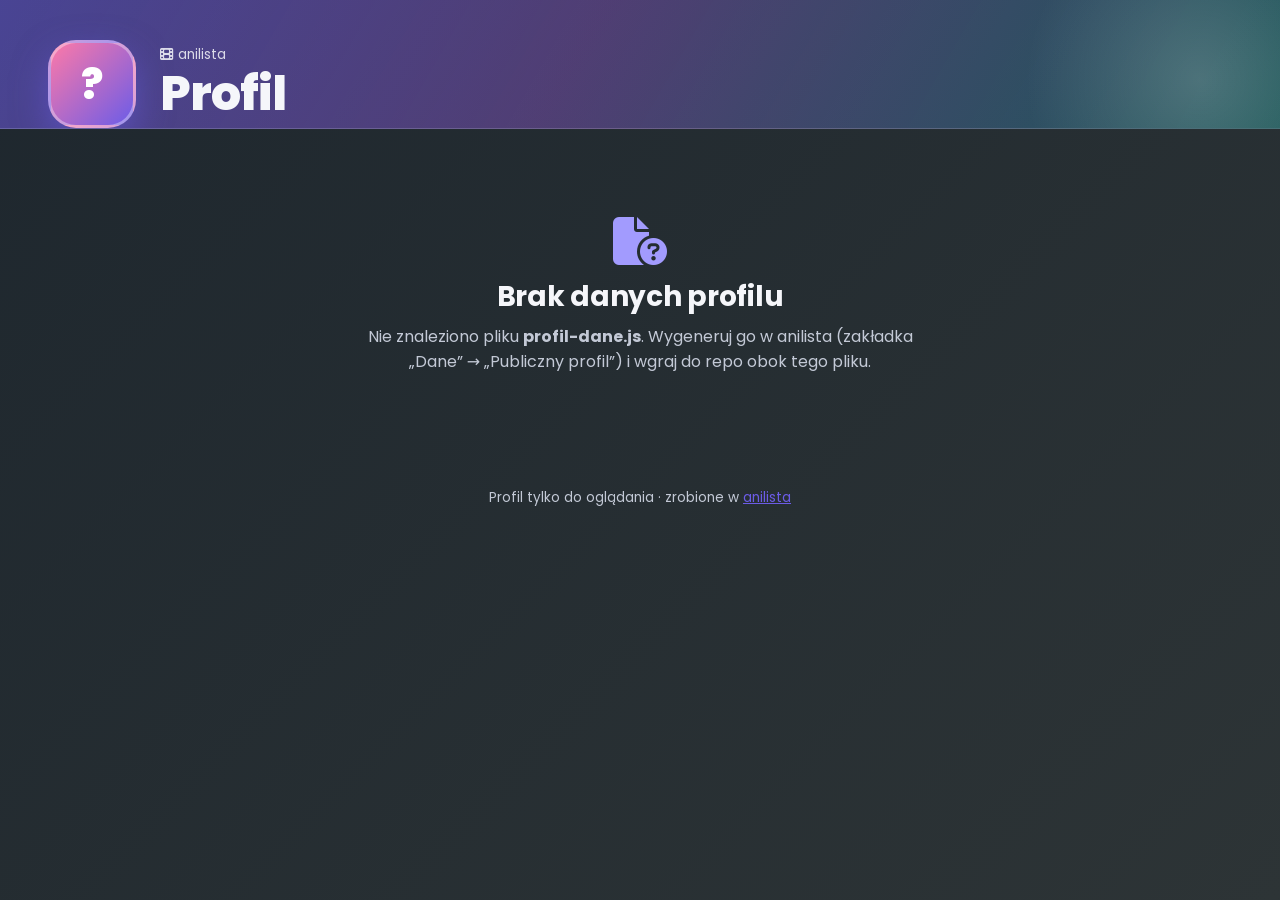
==== profil.html @ f9fc5f89 "Publiczny profil (profil.html) + eksport profil-dane.js w zakładce Dane Co-Authored-By: Claude Opus " ====
<!DOCTYPE html>
<html lang="pl">
<head>
    <meta charset="UTF-8">
    <meta name="viewport" content="width=device-width, initial-scale=1.0">
    <title>Profil – anilista</title>
    <meta name="theme-color" content="#6c5ce7">

    <link rel="preconnect" href="https://fonts.googleapis.com">
    <link rel="preconnect" href="https://fonts.gstatic.com" crossorigin>
    <link href="https://fonts.googleapis.com/css2?family=Poppins:wght@400;500;600;700;800&display=swap" rel="stylesheet">
    <link rel="stylesheet" href="https://cdnjs.cloudflare.com/ajax/libs/font-awesome/6.5.1/css/all.min.css">

    <link rel="stylesheet" href="css/base.css">
    <link rel="stylesheet" href="css/components.css">
    <link rel="stylesheet" href="css/views.css">
    <link rel="stylesheet" href="css/calendar.css">
    <link rel="stylesheet" href="css/summary.css">
    <link rel="stylesheet" href="css/public.css">
</head>
<body class="readonly">
    <!-- Dane profilu – ten plik generujesz w anilista.html (zakładka Dane) -->
    <script>window.__PROFILE_PAGE__ = true;</script>
    <script src="profil-dane.js"></script>

    <header class="pub-head">
        <div class="pub-head-inner">
            <div class="pub-avatar" id="pub-avatar">?</div>
            <div class="pub-id">
                <span class="pub-kicker"><i class="fas fa-film"></i> anilista</span>
                <h1 id="pub-nick">Profil</h1>
                <p id="pub-meta" class="muted"></p>
            </div>
        </div>
        <nav class="pub-tabs" aria-label="Sekcje profilu">
            <a href="#profil" data-view="profil"><i class="fas fa-chart-line"></i> Statystyki</a>
            <a href="#lista" data-view="lista"><i class="fas fa-layer-group"></i> Kolekcja</a>
            <a href="#tier-lista" data-view="tier-lista"><i class="fas fa-trophy"></i> Tier lista</a>
            <a href="#planer" data-view="planer" id="pub-tab-planer"><i class="fas fa-bookmark"></i> Planuje obejrzeć</a>
        </nav>
    </header>

    <main class="main pub-main">
        <div id="pub-missing" class="pub-missing" hidden>
            <i class="fas fa-file-circle-question"></i>
            <h2>Brak danych profilu</h2>
            <p class="muted">Nie znaleziono pliku <b>profil-dane.js</b>. Wygeneruj go w anilista (zakładka „Dane” → „Publiczny profil”) i wgraj do repo obok tego pliku.</p>
        </div>

        <!-- STATYSTYKI -->
        <section class="view" id="profil">
            <div id="pub-watching"></div>
            <h2 class="view-title">Statystyki</h2>
            <div class="stats" id="profile-stats"></div>
            <div class="wrapped" id="wrapped-banner"></div>
            <div id="profile-panel" class="panel" hidden></div>
            <div class="block" id="pub-calendar-block">
                <div class="block-head">
                    <h3><i class="fas fa-calendar-days"></i> Kalendarz aktywności</h3>
                    <button class="btn btn-ghost btn-sm" id="toggle-calendar-btn" hidden></button>
                </div>
                <div id="calendar-container" class="calendar"></div>
            </div>
            <div class="block" id="profile-rewatch"></div>
            <div class="block" id="profile-tags-stats"></div>
        </section>

        <!-- KOLEKCJA -->
        <section class="view" id="lista">
            <h2 class="view-title">Kolekcja</h2>
            <div class="toolbar">
                <input type="search" id="search-input" placeholder="Szukaj po tytule lub tagu (np. tag:isekai)">
                <select id="sort-select" aria-label="Sortowanie">
                    <option value="title">Tytuł A–Z</option>
                    <option value="averageRating">Średnia ocena</option>
                    <option value="lastWatched">Ostatnio oglądane</option>
                    <option value="graphics">Grafika</option>
                    <option value="music">Muzyka</option>
                    <option value="characters">Postacie</option>
                    <option value="story">Fabuła</option>
                    <option value="fun">Śmieszność</option>
                </select>
            </div>
            <div class="chips" id="status-filter">
                <button class="chip active" data-status="all">Wszystkie</button>
                <button class="chip" data-status="watching">Oglądane</button>
                <button class="chip" data-status="completed">Obejrzane</button>
                <button class="chip" data-status="upcoming">Nadchodzące</button>
                <button class="chip" data-status="airing"><i class="fas fa-tower-broadcast"></i> W emisji</button>
            </div>
            <div class="anime-grid" id="anime-list"></div>
            <div class="center" id="collection-controls"></div>
        </section>

        <!-- TIER LISTA -->
        <section class="view" id="tier-lista">
            <h2 class="view-title">Tier lista</h2>
            <div class="chips" id="tier-controls">
                <button class="chip active" data-category="average"><i class="fas fa-star"></i> Średnia</button>
                <button class="chip" data-category="graphics"><i class="fas fa-paintbrush"></i> Grafika</button>
                <button class="chip" data-category="music"><i class="fas fa-music"></i> Muzyka</button>
                <button class="chip" data-category="characters"><i class="fas fa-users"></i> Postacie</button>
                <button class="chip" data-category="story"><i class="fas fa-book"></i> Fabuła</button>
                <button class="chip" data-category="fun"><i class="fas fa-face-laugh"></i> Śmieszność</button>
            </div>
            <div class="tiers" id="tier-list-container"></div>
        </section>

        <!-- PLANER -->
        <section class="view" id="planer">
            <h2 class="view-title">Planuje obejrzeć</h2>
            <div id="pub-planner" class="planner-list"></div>
        </section>

        <p class="pub-footer muted">Profil tylko do oglądania · zrobione w <a href="anilista.html">anilista</a></p>
    </main>

    <div class="toasts" id="toasts" aria-live="polite"></div>

    <dialog class="modal modal-wide" id="anime-details-modal">
        <div class="modal-head">
            <h3 id="anime-details-modal-title">Szczegóły</h3>
            <button class="btn-icon" data-close aria-label="Zamknij"><i class="fas fa-xmark"></i></button>
        </div>
        <div id="anime-details-content"></div>
    </dialog>

    <dialog class="modal" id="day-summary-modal">
        <div class="modal-head">
            <h3 id="day-summary-date">Dzień</h3>
            <button class="btn-icon" data-close aria-label="Zamknij"><i class="fas fa-xmark"></i></button>
        </div>
        <div class="mini-stats" id="day-summary-stats"></div>
        <div id="day-summary-anime-list"></div>
    </dialog>

    <dialog class="modal modal-wide modal-summary" id="yearly-summary-modal">
        <div class="modal-head">
            <h3 id="yearly-summary-title">Podsumowanie</h3>
            <button class="btn-icon" data-close aria-label="Zamknij"><i class="fas fa-xmark"></i></button>
        </div>
        <div id="yearly-summary-content"></div>
    </dialog>

    <!-- Te same moduły co w aplikacji, w trybie tylko do odczytu -->
    <script src="js/utils.js" defer></script>
    <script src="js/store.js" defer></script>
    <script src="js/calc.js" defer></script>
    <script src="js/ui.js" defer></script>
    <script src="js/airing.js" defer></script>
    <script src="js/summary.js" defer></script>
    <script src="js/calendar.js" defer></script>
    <script src="js/details.js" defer></script>
    <script src="js/collection.js" defer></script>
    <script src="js/tierlist.js" defer></script>
    <script src="js/profile.js" defer></script>
    <script src="js/public.js" defer></script>
</body>
</html>
---- css/base.css ----
/* =========================================================
   base.css – kolory, typografia, układ strony, nawigacja
   ========================================================= */
:root {
    /* Paleta jak w starej wersji: fiolet + turkus, szklane panele */
    --bg: #1e272e;
    --bg2: #2d3436;
    --surface: rgba(255, 255, 255, 0.07);
    --raised: rgba(0, 0, 0, 0.28);
    --line: rgba(255, 255, 255, 0.16);
    --text: #f5f6fa;
    --muted: #c3c9d6;

    --accent: #6c5ce7;      /* główny fiolet */
    --accent-light: #a29bfe;
    --accent2: #00cec9;     /* turkus */
    --pink: #fd79a8;
    --accent-ink: #ffffff;
    --grad: linear-gradient(90deg, var(--accent), var(--accent2));
    --onair: #fdcb6e;       /* emisja / zaległe */
    --ok: #00b894;
    --watch: #4aa3ff;
    --danger: #ff6b6b;
    --gold: #f6c945;

    --display: 'Poppins', 'Segoe UI', system-ui, sans-serif;
    --body: 'Poppins', 'Segoe UI', system-ui, sans-serif;

    --r-sm: 10px;
    --r-md: 14px;
    --r-lg: 20px;
    --nav-w: 92px;
    --glow: 0 8px 24px rgba(108, 92, 231, 0.35);
    --shadow: 0 10px 34px rgba(0, 0, 0, 0.28);
}

*, *::before, *::after { box-sizing: border-box; margin: 0; padding: 0; }

html { color-scheme: dark; -webkit-text-size-adjust: 100%; background: #252d33; }

body {
    font-family: var(--body);
    font-size: 1rem;
    line-height: 1.55;
    background: linear-gradient(135deg, var(--bg), var(--bg2)); background-attachment: fixed;
    color: var(--text);
    min-height: 100vh;
}

h1, h2, h3, h4 {
    font-family: var(--display);
    line-height: 1.15;
    font-weight: 700;
    letter-spacing: -0.01em;
}
h2 { font-size: 1.75rem; }
h3 { font-size: 1.15rem; }
h4 { font-size: 1rem; margin: 1.5rem 0 0.6rem; }

a { color: var(--accent); }
img { display: block; max-width: 100%; }
small { font-size: 0.82em; }
[hidden] { display: none !important; }

:focus-visible { outline: 2px solid var(--onair); outline-offset: 2px; }

.muted { color: var(--muted); }
.center { text-align: center; }
.break { word-break: break-all; }
.warn { color: var(--onair); }
.ok { color: var(--ok); }

/* ---------- układ ---------- */
.main {
    margin-left: var(--nav-w);
    padding: 2.5rem clamp(1rem, 4vw, 3rem) 4rem;
    max-width: calc(1280px + var(--nav-w));
}
.view-title { margin-bottom: 1.25rem; }
.view-head {
    display: flex; align-items: center; justify-content: space-between;
    gap: 1rem; flex-wrap: wrap; margin-bottom: 1.25rem;
}
.view-head .view-title { margin: 0; }
.block { margin-top: 2.5rem; }
.block-head { display: flex; justify-content: space-between; align-items: center; margin-bottom: 1rem; gap: 1rem; }
.block > h3 { margin-bottom: 1rem; }

/* ---------- nawigacja ---------- */
.nav {
    position: fixed; inset: 0 auto 0 0;
    width: var(--nav-w);
    background: rgba(30, 39, 46, 0.85);
    backdrop-filter: blur(10px);
    border-right: 1px solid var(--line);
    border-radius: 0 24px 24px 0;
    box-shadow: 4px 0 20px rgba(0, 0, 0, 0.3);
    display: flex; flex-direction: column; align-items: stretch;
    padding: 1rem 0.5rem; gap: 0.25rem;
    z-index: 50;
}
.nav-brand {
    display: flex; flex-direction: column; align-items: center; gap: 0.2rem;
    font-family: var(--display); font-weight: 800; font-size: 0.7rem; line-height: 1.1;
    text-align: center; margin-bottom: 1rem; font-size: 0.85rem;
    background: var(--grad); -webkit-background-clip: text; background-clip: text; color: transparent;
}
.nav-brand i { font-size: 1.4rem; color: var(--accent-light); }
.nav-item {
    position: relative;
    display: flex; flex-direction: column; align-items: center; gap: 0.3rem;
    padding: 0.7rem 0.25rem;
    border-radius: var(--r-md);
    color: var(--muted); text-decoration: none;
    font-size: 0.78rem;
    transition: background 0.15s, color 0.15s;
}
.nav-item i { font-size: 1.15rem; }
.nav-item:hover { color: var(--text); background: var(--raised); }
.nav-item.active { color: #fff; background: linear-gradient(135deg, var(--accent), #5649c0); font-weight: 600; box-shadow: var(--glow); }
.nav-badge {
    position: absolute; top: 0.35rem; right: 0.6rem;
    min-width: 1.25rem; height: 1.25rem; padding: 0 0.3rem;
    border-radius: 999px;
    background: var(--onair); color: #2a1a00;
    font: 800 0.7rem/1.25rem var(--display); text-align: center;
}

/* ---------- przycisk do góry i powiadomienia ---------- */
.fab {
    position: fixed; right: 1.5rem; bottom: 1.5rem;
    width: 3rem; height: 3rem; border-radius: 50%;
    border: 1px solid var(--line); background: var(--raised); color: var(--text);
    cursor: pointer; z-index: 40;
}
.toasts {
    position: fixed; right: 1.25rem; bottom: 1.25rem; z-index: 1000;
    display: flex; flex-direction: column; gap: 0.5rem; align-items: flex-end;
    pointer-events: none;
}
.toast {
    pointer-events: auto;
    max-width: 22rem;
    padding: 0.75rem 1rem;
    border-radius: var(--r-md);
    background: rgba(30, 39, 46, 0.95); color: var(--text);
    border-left: 4px solid var(--watch);
    box-shadow: 0 10px 30px rgba(0, 0, 0, 0.45);
    transform: translateY(10px); opacity: 0;
    transition: transform 0.25s, opacity 0.25s;
}
.toast.show { transform: none; opacity: 1; }
.toast.clickable { cursor: pointer; }
.toast-success { border-color: var(--ok); }
.toast-danger { border-color: var(--danger); }
.toast-warning { border-color: var(--onair); }

/* ---------- telefon ---------- */
@media (max-width: 760px) {
    :root { --nav-w: 0px; }
    .main { padding: 1.25rem 1rem 6rem; }
    h2 { font-size: 1.45rem; }
    .nav {
        inset: auto 0 0 0; width: auto; height: 64px;
        flex-direction: row; justify-content: space-around;
        padding: 0.3rem 0.25rem calc(0.3rem + env(safe-area-inset-bottom));
        border-right: 0; border-top: 1px solid var(--line); border-radius: 20px 20px 0 0;
    }
    .nav-brand { display: none; }
    .nav-item { flex: 1; padding: 0.4rem 0; font-size: 0.62rem; gap: 0.15rem; }
    .nav-badge { right: 18%; top: 0.1rem; }
    .fab { bottom: 5.5rem; right: 1rem; }
    .toasts { bottom: 5.5rem; left: 1rem; right: 1rem; align-items: stretch; }
    .toast { max-width: none; }
}

@media (prefers-reduced-motion: reduce) {
    *, *::before, *::after { transition: none !important; animation: none !important; scroll-behavior: auto !important; }
}

/* ---------- nagłówki z gradientem (styl starej wersji) ---------- */
.view-title, .onair-title {
    background: var(--grad);
    -webkit-background-clip: text; background-clip: text; color: transparent;
    position: relative; padding-bottom: 0.6rem; display: inline-block;
}
.view-title::after, .onair-title::after {
    content: ''; position: absolute; left: 0; bottom: 0;
    width: 80px; height: 4px; border-radius: 2px; background: var(--grad);
}

/* ---------- nowoczesne tło: miękkie poświaty zamiast płaskiego koloru ---------- */
body::before {
    content: ''; position: fixed; inset: 0; z-index: -1; pointer-events: none;
    background:
        radial-gradient(40rem 30rem at 12% -5%, rgba(108, 92, 231, 0.32), transparent 70%),
        radial-gradient(36rem 28rem at 100% 100%, rgba(0, 206, 201, 0.16), transparent 70%),
        radial-gradient(28rem 22rem at 85% 10%, rgba(253, 121, 168, 0.10), transparent 70%);
}

/* płynne wejście przy zmianie zakładki */
.view:not([hidden]) { animation: viewIn 0.28s ease-out; }
@keyframes viewIn { from { opacity: 0; transform: translateY(8px); } }

/* wyraźniejszy aktywny element menu */
.nav-item.active::before {
    content: ''; position: absolute; left: -0.5rem; top: 22%; bottom: 22%;
    width: 4px; border-radius: 0 4px 4px 0; background: var(--accent2);
    box-shadow: 0 0 10px var(--accent2);
}
@media (max-width: 760px) {
    .nav-item.active::before { left: 30%; right: 30%; top: -0.3rem; bottom: auto; width: auto; height: 3px; border-radius: 0 0 4px 4px; }
    .nav { background: rgba(30, 39, 46, 0.92); }
}

/* cienkie, ładne paski przewijania */
* { scrollbar-width: thin; scrollbar-color: rgba(108, 92, 231, 0.6) transparent; }
---- css/components.css ----
/* =========================================================
   components.css – przyciski, pola, okna, tabele, paski, tagi
   ========================================================= */

/* ---------- przyciski ---------- */
.btn {
    display: inline-flex; align-items: center; justify-content: center; gap: 0.5rem;
    padding: 0.65rem 1.1rem;
    border-radius: var(--r-md);
    border: 1px solid transparent;
    font: 700 0.95rem/1.2 var(--body);
    text-decoration: none;
    cursor: pointer;
    transition: background 0.15s, border-color 0.15s, transform 0.1s;
}
.btn:active { transform: translateY(1px); }
.btn:disabled { opacity: 0.6; cursor: wait; }
.btn-accent { background: linear-gradient(135deg, var(--accent), #8b7cf6); color: #fff; }
.btn-accent:hover { box-shadow: var(--glow); transform: translateY(-2px); }
.btn-ghost { background: transparent; color: var(--text); border-color: var(--line); }
.btn-ghost:hover { background: var(--raised); }
.btn-danger { background: #d63031; color: #fff; }
.btn-sm { padding: 0.4rem 0.75rem; font-size: 0.85rem; }
.btn-block { width: 100%; margin-top: 1rem; }

.btn-icon {
    display: inline-grid; place-items: center;
    width: 2.25rem; height: 2.25rem;
    border-radius: var(--r-sm);
    border: 1px solid var(--line);
    background: transparent; color: var(--text);
    cursor: pointer;
}
.btn-icon:hover { background: var(--raised); }
.btn-lg { width: 3rem; height: 3rem; font-size: 1.1rem; }
.btn-danger-text { color: var(--danger); }

.link {
    background: none; border: 0; padding: 0;
    color: inherit; font: inherit; text-align: left;
    cursor: pointer; text-decoration: underline; text-decoration-color: transparent;
    text-underline-offset: 3px;
}
.link:hover { text-decoration-color: currentColor; }

/* ---------- pola ---------- */
input, select, textarea {
    width: 100%;
    padding: 0.7rem 0.9rem;
    background: rgba(0, 0, 0, 0.22);
    border: 1px solid var(--line);
    border-radius: var(--r-sm);
    color: var(--text);
    font: 1rem var(--body);
}
input:focus, select:focus, textarea:focus { outline: none; border-color: var(--accent); box-shadow: 0 0 0 3px rgba(108, 92, 231, 0.3); }
select option { background: #2d3436; }
input[readonly] { color: var(--muted); }
input[type="checkbox"], input[type="radio"] { width: auto; accent-color: var(--accent); }
input[type="range"] { padding: 0; border: 0; background: none; accent-color: var(--accent); }
textarea { resize: vertical; }

.field { margin-bottom: 1rem; }
.field > label, .field-label {
    display: block; margin-bottom: 0.35rem;
    font-weight: 700; font-size: 0.9rem;
}
.field label small { font-weight: 400; color: var(--muted); margin-left: 0.25rem; }
.row-2, .row-3 { display: grid; gap: 0.75rem; }
.row-2 { grid-template-columns: 1fr 1fr; }
.row-3 { grid-template-columns: repeat(3, 1fr); }
.check { display: flex; align-items: center; gap: 0.5rem; margin: 0.75rem 0; cursor: pointer; }

.fieldset {
    border: 1px dashed var(--line); border-radius: var(--r-md);
    padding: 0.75rem 1rem 0.25rem; margin: 0.5rem 0 1rem;
}
.fieldset legend { padding: 0 0.4rem; font-family: var(--display); font-weight: 700; color: var(--onair); }

/* przełącznik segmentowy (radio) */
.seg { display: flex; flex-wrap: wrap; gap: 0.35rem; margin-bottom: 0.75rem; }
.seg label {
    position: relative; flex: 1 1 auto;
    padding: 0.5rem 0.75rem; text-align: center;
    border: 1px solid var(--line); border-radius: var(--r-sm);
    cursor: pointer; font-size: 0.9rem;
}
.seg input { position: absolute; opacity: 0; pointer-events: none; }
.seg label:has(input:checked) { background: var(--raised); border-color: var(--accent); color: var(--text); font-weight: 700; }
.seg label:has(input:focus-visible) { outline: 2px solid var(--onair); }

.form-actions { display: flex; flex-wrap: wrap; gap: 0.6rem; margin-top: 1.25rem; }

/* ---------- chipy / tagi / statusy ---------- */
.chips { display: flex; flex-wrap: wrap; gap: 0.4rem; margin-bottom: 1rem; }
.chip {
    display: inline-flex; align-items: center; gap: 0.35rem;
    padding: 0.4rem 0.8rem; border-radius: 999px;
    background: transparent; color: var(--muted);
    border: 1px solid var(--line);
    font: 0.88rem var(--body); cursor: pointer;
}
.chip:hover { color: var(--text); }
.chip.active { background: var(--accent); color: #fff; border-color: var(--accent); font-weight: 600; box-shadow: 0 4px 12px rgba(108, 92, 231, 0.35); }
.chip-sm { padding: 0.15rem 0.55rem; font-size: 0.8rem; }

.tags { display: flex; flex-wrap: wrap; gap: 0.3rem; }
.tag {
    display: inline-block;
    padding: 0.1rem 0.5rem; border-radius: var(--r-sm);
    background: var(--accent-light); color: #2d3436;
    border: 0; font: 500 0.8rem var(--body); border-radius: 12px; padding: 0.1rem 0.6rem;
}
button.tag { cursor: pointer; }
button.tag:hover { filter: brightness(1.1); }

.status {
    display: inline-block; padding: 0.1rem 0.55rem;
    border-radius: 999px; font-size: 0.78rem; font-weight: 700;
    border: 1px solid currentColor;
}
.st-watching { color: var(--watch); }
.st-completed { color: var(--ok); }
.st-upcoming { color: var(--onair); }

.air-badge {
    display: inline-flex; align-items: center; gap: 0.3rem;
    padding: 0.1rem 0.55rem; border-radius: 999px;
    font-size: 0.78rem; font-weight: 700;
}
.air-behind { background: var(--onair); color: #2a1a00; }
.air-next { background: rgba(255, 181, 71, 0.12); color: var(--onair); }
.air-done { background: var(--raised); color: var(--muted); }

/* ---------- paski postępu ---------- */
.bar { height: 6px; background: var(--raised); border-radius: 999px; overflow: hidden; }
.bar > span { display: block; height: 100%; background: var(--grad); border-radius: inherit; }
.bar-thin { height: 4px; }
.cell-bar { display: flex; align-items: center; gap: 0.5rem; min-width: 8rem; }
.cell-bar .bar { flex: 1; }

/* ---------- karty / pudełka ---------- */
.card { background: var(--surface); backdrop-filter: blur(14px); border: 1px solid var(--line); border-radius: var(--r-lg); padding: 1.5rem; box-shadow: var(--shadow); }
.card h3 { margin-bottom: 0.5rem; }
.card p { margin-bottom: 1rem; }
.card-danger { border-color: rgba(255, 100, 100, 0.4); }
.empty { padding: 2rem 1rem; text-align: center; color: var(--muted); grid-column: 1 / -1; }
.note {
    background: var(--raised); border-left: 3px solid var(--watch);
    padding: 0.6rem 0.8rem; border-radius: var(--r-sm); font-size: 0.9rem; margin: 0.5rem 0;
}
.note-ok { border-color: var(--ok); }

/* ---------- okna dialogowe ---------- */
.modal {
    margin: auto;
    width: min(460px, calc(100vw - 2rem));
    max-height: calc(100vh - 2rem);
    padding: 1.25rem 1.5rem 1.5rem;
    background: linear-gradient(160deg, #2a2f45, #1e272e); color: var(--text);
    border: 1px solid var(--line); border-radius: var(--r-lg);
    box-shadow: 0 30px 80px rgba(0, 0, 0, 0.6), 0 0 0 1px rgba(108, 92, 231, 0.25);
    overflow-y: auto;
}
.modal-wide { width: min(860px, calc(100vw - 2rem)); }
.modal::backdrop { background: rgba(10, 8, 18, 0.72); backdrop-filter: blur(3px); }
.modal[open] { animation: pop 0.18s ease-out; }
@keyframes pop { from { transform: translateY(8px) scale(0.98); opacity: 0; } }
.modal-head {
    display: flex; justify-content: space-between; align-items: center; gap: 1rem;
    margin-bottom: 1rem;
}
.modal-head h3 { font-size: 1.3rem; }

.counter { display: flex; justify-content: center; align-items: center; gap: 1.5rem; margin: 0.5rem 0 1.25rem; }
.counter output { font: 800 3rem/1 var(--display); min-width: 4rem; text-align: center; }

.code-display { font: 800 2.6rem/1 var(--display); letter-spacing: 0.15em; text-align: center; margin: 1.25rem 0 0.5rem; color: var(--accent-light); }
.code-input { font: 800 2rem var(--display); letter-spacing: 0.4em; text-align: center; margin: 0.75rem 0; }
.code-input.error { border-color: var(--danger); animation: shake 0.3s; }
@keyframes shake { 25% { transform: translateX(-6px); } 75% { transform: translateX(6px); } }
.qr { text-align: center; margin-top: 1rem; }
.qr svg { background: #fff; border-radius: var(--r-md); margin: 0 auto 0.75rem; width: 200px; height: 200px; }

.mini-stats { display: grid; grid-template-columns: repeat(auto-fit, minmax(110px, 1fr)); gap: 0.5rem; margin-bottom: 1rem; }
.mini-stats > div { background: var(--raised); border-radius: var(--r-md); padding: 0.75rem; }
.mini-stats strong { display: block; font: 800 1.35rem/1.1 var(--display); }
.mini-stats span { font-size: 0.8rem; color: var(--muted); }

.sum-list { list-style: none; }
.sum-list li { display: flex; justify-content: space-between; gap: 1rem; padding: 0.5rem 0; border-bottom: 1px solid var(--line); }
.sum-list li span:last-child { color: var(--muted); white-space: nowrap; }
.sum-list.scroll { max-height: 280px; overflow-y: auto; }

/* ---------- tabele ---------- */
.table-wrap { overflow-x: auto; }
.table { width: 100%; border-collapse: collapse; font-size: 0.92rem; }
.table th, .table td { text-align: left; padding: 0.55rem 0.5rem; border-bottom: 1px solid var(--line); vertical-align: middle; }
.table th { color: var(--muted); font-weight: 700; white-space: nowrap; }
.th-sort { background: none; border: 0; color: inherit; font: inherit; cursor: pointer; }
.th-sort:hover { color: var(--text); }

.panel { margin-top: 1.5rem; backdrop-filter: blur(14px); box-shadow: var(--shadow); background: var(--surface); border: 1px solid var(--line); border-radius: var(--r-lg); padding: 1.25rem; }
.panel-head { display: flex; justify-content: space-between; align-items: center; margin-bottom: 1rem; }

@media (max-width: 760px) {
    .row-3 { grid-template-columns: 1fr 1fr; }
    .row-3 .field:first-child { grid-column: 1 / -1; }
    .modal { padding: 1rem; }
}
---- css/views.css ----
/* =========================================================
   views.css – wygląd poszczególnych zakładek
   ========================================================= */

/* ================= EMISJE (ramówka) ================= */
.onair-head {
    display: flex; justify-content: space-between; align-items: flex-end; gap: 1.5rem;
    flex-wrap: wrap; margin-bottom: 1.75rem;
}
.onair-title {
    font-size: clamp(2.2rem, 5vw, 3.6rem);
    font-weight: 800;
    letter-spacing: -0.03em;
    line-height: 1;
    max-width: 18ch;
}
.onair-sub { margin-top: 0.75rem; color: var(--muted); max-width: 60ch; }
.onair-sub b { color: var(--text); }
.week-nav { display: flex; align-items: center; gap: 0.4rem; }

/* zaległe */
.overdue-list { display: grid; gap: 0.6rem; margin-bottom: 2rem; }
.overdue {
    backdrop-filter: blur(10px);
    display: grid; grid-template-columns: auto 1fr auto auto; align-items: center; gap: 1rem;
    padding: 0.75rem 1rem 0.75rem 0.75rem;
    background: var(--surface);
    border: 1px solid var(--line);
    border-left: 4px solid var(--onair);
    border-radius: var(--r-md);
}
.overdue h3 { font-size: 1.05rem; }
.overdue p { color: var(--muted); font-size: 0.9rem; }
.overdue-count {
    font: 800 2.2rem/1 var(--display); color: var(--onair);
    min-width: 2.5rem; text-align: right;
}
.overdue-actions { display: flex; gap: 0.4rem; flex-wrap: wrap; justify-content: flex-end; }
.thumb {
    width: 3rem; height: 4rem; object-fit: cover; border-radius: var(--r-sm);
}
.thumb-empty {
    display: grid; place-items: center;
    background: var(--raised); color: var(--muted);
    font: 800 1.4rem var(--display);
}

/* tydzień jak program telewizyjny */
.schedule {
    display: grid; grid-template-columns: repeat(7, minmax(0, 1fr));
    border: 1px solid var(--line); border-radius: var(--r-lg);
    overflow: hidden; background: var(--surface); backdrop-filter: blur(10px);
}
.day-col { border-right: 1px solid var(--line); min-height: 14rem; display: flex; flex-direction: column; }
.day-col:last-child { border-right: 0; }
.day-head {
    display: flex; align-items: baseline; justify-content: space-between;
    padding: 0.6rem 0.75rem; border-bottom: 1px solid var(--line);
}
.day-name { color: var(--muted); font-size: 0.85rem; }
.day-num { font: 800 1.5rem/1 var(--display); }
.day-col.is-today { background: rgba(255, 181, 71, 0.06); }
.day-col.is-today .day-head { border-bottom: 2px solid var(--onair); }
.day-col.is-today .day-name, .day-col.is-today .day-num { color: var(--onair); }
.day-items { display: flex; flex-direction: column; gap: 0.4rem; padding: 0.5rem; }

.slot {
    display: grid; gap: 0.1rem; text-align: left;
    padding: 0.5rem 0.55rem;
    border-radius: var(--r-sm);
    border: 1px solid var(--line); background: rgba(108, 92, 231, 0.25); color: var(--text);
    font: 0.85rem var(--body); cursor: pointer;
}
.slot:hover { border-color: var(--muted); }
.slot-time { font: 800 1.05rem/1 var(--display); }
.slot-title { font-weight: 700; line-height: 1.25; overflow: hidden; display: -webkit-box; -webkit-line-clamp: 2; -webkit-box-orient: vertical; }
.slot-ep { color: var(--muted); font-size: 0.78rem; }
.slot-behind { background: var(--onair); border-color: var(--onair); color: #3a2a00; box-shadow: 0 0 12px rgba(253, 203, 110, 0.45); }
.slot-behind .slot-ep { color: #5a3a00; }
.slot-watched { opacity: 0.55; }
.slot-watched .slot-ep { color: var(--ok); }

.unscheduled { margin-top: 2.5rem; }
.unscheduled h3 { margin-bottom: 0.25rem; }
.unscheduled > p { margin-bottom: 0.75rem; }
.notif-hint { margin-top: 1rem; }

@media (max-width: 900px) {
    .schedule { grid-template-columns: 1fr; }
    .day-col { min-height: 0; border-right: 0; border-bottom: 1px solid var(--line); flex-direction: row; }
    .day-col:last-child { border-bottom: 0; }
    .day-head { flex-direction: column; align-items: center; justify-content: center; width: 4rem; flex-shrink: 0; border-bottom: 0; border-right: 1px solid var(--line); }
    .day-col.is-today .day-head { border-bottom: 0; border-right: 2px solid var(--onair); }
    .day-items { flex: 1; flex-direction: row; flex-wrap: wrap; min-height: 3.5rem; align-items: flex-start; }
    .slot { flex: 1 1 11rem; }
    .overdue { grid-template-columns: auto 1fr auto; }
    .overdue-actions { grid-column: 1 / -1; justify-content: flex-start; }
}

/* ================= PROFIL ================= */
.stats { display: grid; grid-template-columns: repeat(4, minmax(0, 1fr)); gap: 0.6rem; }
.stat {
    display: flex; flex-direction: column; gap: 0.25rem; text-align: left;
    padding: 1.1rem 1.2rem; border-radius: var(--r-lg);
    background: var(--surface); border: 1px solid var(--line); color: var(--text);
    font: inherit; cursor: pointer; box-shadow: var(--shadow);
}
.stat { backdrop-filter: blur(10px); transition: transform 0.2s, box-shadow 0.2s, border-color 0.2s; }
.stat:hover { border-color: var(--accent); transform: translateY(-4px); box-shadow: var(--glow); }
.stat-wide { grid-row: span 2; justify-content: flex-end; background: linear-gradient(135deg, rgba(108, 92, 231, 0.35), rgba(0, 206, 201, 0.15)); }
.stat-wide .stat-value { font-size: clamp(2.5rem, 6vw, 4rem); }
.stat-label { color: var(--muted); font-size: 0.85rem; display: flex; align-items: center; gap: 0.5rem; }
.stat-label i {
    display: inline-grid; place-items: center; width: 1.9rem; height: 1.9rem; border-radius: 10px;
    background: rgba(108, 92, 231, 0.22); color: var(--accent-light); font-size: 0.85rem;
}
.stat-value { font: 700 1.8rem/1.15 var(--display); background: var(--grad); -webkit-background-clip: text; background-clip: text; color: transparent; }
.stat-sub { color: var(--muted); font-size: 0.85rem; }
.stat .bar { margin-top: 0.4rem; }

.wrapped { display: grid; grid-template-columns: 2fr 1fr; gap: 0.6rem; margin-top: 0.75rem; }
.wrapped-card {
    position: relative; overflow: hidden;
    display: grid; gap: 0.2rem; text-align: left;
    padding: 1.1rem 1.25rem; border: 0; border-radius: var(--r-lg);
    color: #fff; font: inherit; cursor: pointer;
    transition: transform 0.2s, box-shadow 0.2s;
}
.wrapped-card:hover { transform: translateY(-3px); }
.wrapped-year { background: linear-gradient(120deg, #6c5ce7, #a463f2 45%, #fd79a8); box-shadow: 0 12px 30px rgba(164, 99, 242, 0.35); }
.wrapped-month { background: linear-gradient(120deg, #0984e3, #00cec9); box-shadow: 0 12px 30px rgba(0, 206, 201, 0.25); }
.wrapped-card strong { font: 800 1.5rem/1.1 var(--display); }
.wrapped-card > span:not(.wrapped-kicker) { opacity: 0.9; font-size: 0.9rem; padding-right: 2rem; }
.wrapped-kicker { font-size: 0.8rem; opacity: 0.85; }
.wrapped-go { position: absolute; right: 1.25rem; bottom: 1.1rem; font-size: 1.1rem; transition: transform 0.2s; }
.wrapped-card:hover .wrapped-go { transform: translateX(4px); }
.wrapped-card::after {
    content: ''; position: absolute; right: -2rem; top: -2rem; width: 8rem; height: 8rem; border-radius: 50%;
    background: radial-gradient(circle, rgba(255, 255, 255, 0.28), transparent 70%);
}
@media (max-width: 760px) { .wrapped { grid-template-columns: 1fr; } }

.transfer {
    display: flex; align-items: center; flex-wrap: wrap; gap: 0.5rem;
    margin-top: 0.75rem; padding: 0.6rem 0.75rem;
    border: 1px dashed var(--line); border-radius: var(--r-md);
}
.transfer-text { flex: 1 1 14rem; color: var(--muted); font-size: 0.92rem; }
.code-inline { font-family: var(--display); color: var(--accent-light); letter-spacing: 0.1em; }

.rw-sum { margin: -0.5rem 0 1rem; }
.rewatch-grid { display: grid; grid-template-columns: repeat(auto-fill, minmax(190px, 1fr)); gap: 0.75rem; }
.rewatch-card {
    position: relative; overflow: hidden;
    display: flex; flex-direction: column; text-align: left;
    padding: 0; border: 1px solid var(--line); border-radius: var(--r-lg);
    background: rgba(0, 0, 0, 0.3); color: var(--text); font: inherit; cursor: pointer;
    transition: transform 0.2s, box-shadow 0.2s, border-color 0.2s;
}
.rewatch-card:hover { transform: translateY(-4px); border-color: var(--pink); box-shadow: 0 10px 26px rgba(253, 121, 168, 0.25); }
.rewatch-card img, .rw-letter { width: 100%; aspect-ratio: 16 / 9; object-fit: cover; }
.rw-letter {
    display: grid; place-items: center;
    background: linear-gradient(135deg, rgba(253, 121, 168, 0.45), rgba(108, 92, 231, 0.45));
    font: 800 2.4rem var(--display); color: rgba(255, 255, 255, 0.35);
}
.rw-times {
    position: absolute; top: 0.6rem; right: 0.6rem;
    padding: 0.15rem 0.6rem; border-radius: 999px;
    background: linear-gradient(135deg, var(--pink), #e84393); color: #fff;
    font: 800 1rem var(--display); box-shadow: 0 4px 14px rgba(232, 67, 147, 0.45);
}
.rw-info { display: grid; gap: 0.15rem; padding: 0.75rem 0.9rem 0.9rem; }
.rw-info b { font-family: var(--display); }
.rw-info small { color: var(--muted); font-size: 0.8rem; }

.rating-overview { display: grid; gap: 0.75rem; }
.ro-row { display: grid; grid-template-columns: 7rem 1fr 3rem; gap: 0.25rem 0.75rem; align-items: center; }
.ro-row .muted { grid-column: 1 / -1; font-size: 0.85rem; }

@media (max-width: 760px) {
    .stats { grid-template-columns: 1fr 1fr; }
    .stat-wide { grid-column: 1 / -1; grid-row: auto; }
}

/* ================= KOLEKCJA ================= */
.toolbar { display: grid; grid-template-columns: 1fr 12rem; gap: 0.6rem; margin-bottom: 0.75rem; }
.anime-grid { display: grid; grid-template-columns: repeat(auto-fill, minmax(290px, 1fr)); gap: 1rem; }
#collection-controls { margin-top: 1.5rem; }

.anime-card {
    display: flex; flex-direction: column;
    background: rgba(0, 0, 0, 0.35);
    backdrop-filter: blur(6px);
    border: 1px solid var(--line);
    border-radius: var(--r-lg);
    overflow: hidden;
    transition: transform 0.2s, box-shadow 0.2s, border-color 0.2s;
}
.anime-card:hover { transform: translateY(-5px); border-color: var(--accent); box-shadow: var(--glow); }
.card-cover {
    position: relative; display: block;
    aspect-ratio: 16 / 7; width: 100%;
    border: 0; padding: 0; cursor: pointer;
    background: linear-gradient(135deg, rgba(108, 92, 231, 0.45), rgba(0, 206, 201, 0.25));
}
.card-cover img { width: 100%; height: 100%; object-fit: cover; transition: transform 0.4s; }
.anime-card:hover .card-cover img { transform: scale(1.05); }
.card-cover { overflow: hidden; }
.card-cover::after { content: ''; position: absolute; inset: 0; background: linear-gradient(180deg, transparent 50%, rgba(0, 0, 0, 0.45)); pointer-events: none; }
.cover-letter {
    display: grid; place-items: center; height: 100%;
    font: 800 3.5rem var(--display); color: rgba(255, 255, 255, 0.18);
}
.is-watching .card-cover { box-shadow: inset 0 -3px 0 var(--watch); }
.is-completed .card-cover { box-shadow: inset 0 -3px 0 var(--ok); }
.is-upcoming .card-cover { box-shadow: inset 0 -3px 0 var(--onair); }
.card-score {
    position: absolute; right: 0.75rem; bottom: -1.1rem;
    display: grid; place-items: center;
    width: 2.6rem; height: 2.6rem; border-radius: 50%;
    background: var(--grad); color: #fff;
    font: 700 0.95rem var(--display);
    border: 3px solid #1e272e; box-shadow: 0 4px 12px rgba(0, 0, 0, 0.4);
}
.card-body { display: flex; flex-direction: column; gap: 0.7rem; padding: 0.9rem 1rem 1rem; flex: 1; }
.card-top { display: flex; flex-wrap: wrap; gap: 0.35rem; padding-right: 2.5rem; }
.card-title { font-size: 1.2rem; }
.card-progress-line { display: flex; justify-content: space-between; font-size: 0.88rem; color: var(--muted); margin-bottom: 0.3rem; }
.card-seasons summary { cursor: pointer; color: var(--muted); font-size: 0.88rem; }
.card-seasons ul { list-style: none; margin-top: 0.4rem; font-size: 0.85rem; }
.card-seasons li { display: flex; gap: 0.6rem; padding: 0.2rem 0; }
.card-seasons li span:first-child { font-weight: 700; width: 1.8rem; }

.mini-ratings { display: grid; grid-template-columns: 1fr 1fr; gap: 0.35rem 1rem; font-size: 0.8rem; }
.mini-ratings > div { display: grid; grid-template-columns: 4.6rem 1fr; align-items: center; gap: 0.4rem; }
.mini-ratings dt { color: var(--muted); }
.mini-ratings dd { display: flex; align-items: center; gap: 0.4rem; }
.mini-ratings dd .bar { flex: 1; }
.mini-ratings dd span { width: 1.2rem; text-align: right; font-weight: 700; }

.card-dates { display: flex; gap: 1rem; font-size: 0.82rem; color: var(--muted); }
.card-actions { display: flex; gap: 0.4rem; margin-top: auto; padding-top: 0.25rem; }
.card-actions .btn { flex: 1; }

@media (max-width: 760px) {
    .toolbar { grid-template-columns: 1fr; }
    .anime-grid { grid-template-columns: 1fr; }
}

/* ================= FORMULARZ ANIME ================= */
.anime-form { max-width: 1000px; }
.form-grid { display: grid; grid-template-columns: 1.3fr 1fr; gap: 2rem; }
.seasons { display: grid; gap: 0.5rem; margin-bottom: 1rem; }
.season-row {
    display: flex; flex-wrap: wrap; align-items: center; gap: 0.5rem 0.75rem;
    padding: 0.6rem 0.75rem; background: rgba(0, 0, 0, 0.22);
    border: 1px solid var(--line); border-radius: var(--r-sm);
    font-size: 0.85rem;
}
.season-name { font-family: var(--display); font-weight: 700; width: 4.5rem; }
.season-row label { display: flex; align-items: center; gap: 0.35rem; color: var(--muted); }
.season-row input { width: 4.5rem; padding: 0.35rem 0.5rem; }
.season-row .s-date { width: auto; }

.image-drop {
    display: grid; place-items: center;
    aspect-ratio: 16 / 9;
    border: 1px dashed var(--line); border-radius: var(--r-md);
    background: rgba(0, 0, 0, 0.22); overflow: hidden; cursor: pointer;
    margin-bottom: 0.5rem;
}
.image-drop:hover { border-color: var(--muted); }
.image-drop img { width: 100%; height: 100%; object-fit: cover; }
.image-empty { color: var(--muted); }

.ratings { display: grid; gap: 0.5rem; }
.rating-row { display: grid; grid-template-columns: 7.5rem 1fr 2rem; align-items: center; gap: 0.75rem; font-size: 0.92rem; }
.rating-row span i { width: 1.1rem; color: var(--muted); }
.rating-row output { font: 800 1.15rem var(--display); text-align: right; }
.avg-line { margin-top: 0.75rem; color: var(--muted); }
.avg-line strong { font: 800 1.6rem var(--display); color: var(--accent-light); margin-left: 0.3rem; }

/* edytor emisji */
.weekday-pick { display: grid; grid-template-columns: repeat(7, 1fr); gap: 0.3rem; margin-bottom: 0.9rem; }
.weekday-pick label { position: relative; cursor: pointer; }
.weekday-pick input { position: absolute; opacity: 0; }
.weekday-pick span {
    display: block; text-align: center; padding: 0.55rem 0;
    border: 1px solid var(--line); border-radius: var(--r-sm); font-size: 0.85rem;
}
.weekday-pick input:checked + span { background: var(--onair); color: #2a1a00; border-color: var(--onair); font-weight: 700; }
.weekday-pick input:focus-visible + span { outline: 2px solid var(--accent); }
.air-preview { border-left-color: var(--onair); }

@media (max-width: 860px) {
    .form-grid { grid-template-columns: 1fr; gap: 0; }
}

/* ================= TIER LISTA ================= */
.tiers { display: grid; gap: 0.35rem; }
.tier-row { display: grid; grid-template-columns: 4.5rem 1fr; min-height: 4.25rem; border-radius: var(--r-md); overflow: hidden; background: rgba(0, 0, 0, 0.22); box-shadow: 0 2px 8px rgba(0,0,0,.15); }
.tier-label { display: grid; place-items: center; font: 800 1.5rem var(--display); color: #2d3436; }
.tier-SSS { animation: rainbow 5s linear infinite; color: #fff; text-shadow: 0 1px 3px rgba(0,0,0,.4); }
.tier-SS { background: #ff4757; color: #fff; }
.tier-S { background: #ff6b81; color: #fff; }
.tier-A { background: #ff9f43; color: #fff; }
.tier-B { background: #feca57; }
.tier-C { background: #fffa65; }
.tier-D { background: #1dd1a1; }
.tier-F { background: #10ac84; }
@keyframes rainbow {
    0% { background-color: #ff0000; } 14% { background-color: #ff7f00; } 28% { background-color: #e6c200; }
    42% { background-color: #00c853; } 57% { background-color: #2962ff; } 71% { background-color: #6a1b9a; }
    85% { background-color: #9400d3; } 100% { background-color: #ff0000; }
}
.tier-items { display: flex; flex-wrap: wrap; gap: 0.4rem; padding: 0.5rem; align-items: center; }
.tier-item {
    display: inline-flex; align-items: center; gap: 0.45rem;
    padding: 0.25rem 0.7rem 0.25rem 0.25rem;
    border-radius: 999px; border: 1px solid var(--line);
    background: var(--raised); color: var(--text);
    font: 0.88rem var(--body); cursor: pointer;
}
.tier-item:not(:has(img)) { padding-left: 0.7rem; }
.tier-item img { width: 1.8rem; height: 1.8rem; border-radius: 50%; object-fit: cover; }
.tier-item:hover { border-color: var(--muted); }
.tier-item { background: var(--accent); border-color: rgba(255,255,255,.2); }
.tier-item[data-tier="SSS"] { background: linear-gradient(90deg, #ff0080, #ff8c00, #40e0d0, #8a2be2, #ff0080); background-size: 300% 100%; animation: rainbowShift 6s linear infinite; box-shadow: 0 0 14px rgba(255, 0, 128, 0.5); font-weight: 600; }
.tier-item[data-tier="SS"] { background: linear-gradient(135deg, #f6c945, #b8860b); color: #2d2300; box-shadow: 0 0 12px rgba(246, 201, 69, 0.5); font-weight: 600; }
.tier-item[data-tier="S"] { background: linear-gradient(135deg, #e8edf3, #9aa5b1); color: #1e272e; box-shadow: 0 0 10px rgba(220, 230, 240, 0.4); font-weight: 600; }
@keyframes rainbowShift { to { background-position: 300% 0; } }
.tier-empty { color: var(--line); padding-left: 0.5rem; }

/* ================= PLANER ================= */
.split { display: grid; grid-template-columns: minmax(280px, 380px) 1fr; gap: 1.5rem; align-items: start; margin-top: 1rem; }
.form-card h3 { margin-bottom: 1rem; }
.planner-list { display: grid; gap: 0.6rem; }
.planner-item {
    display: flex; justify-content: space-between; gap: 1rem; flex-wrap: wrap;
    padding: 1rem; background: rgba(0, 0, 0, 0.35); backdrop-filter: blur(6px);
    border: 1px solid var(--line); border-left: 4px solid var(--muted); border-radius: var(--r-md);
}
.planner-item.prio-high { border-left-color: var(--danger); }
.planner-item.prio-mid { border-left-color: var(--onair); }
.planner-item.prio-low { border-left-color: var(--ok); }
.planner-main { display: grid; gap: 0.35rem; flex: 1 1 16rem; }
.planner-notes { font-size: 0.9rem; white-space: pre-line; }
.planner-actions { display: flex; gap: 0.4rem; align-items: flex-start; }

@media (max-width: 860px) {
    .split { grid-template-columns: 1fr; }
}

/* ================= DANE ================= */
.data-grid { display: grid; grid-template-columns: repeat(auto-fit, minmax(240px, 1fr)); gap: 1rem; }
.card-public { grid-column: 1 / -1; border-color: rgba(108, 92, 231, 0.5); background: linear-gradient(135deg, rgba(108, 92, 231, 0.18), rgba(0, 206, 201, 0.06)); }
.card-public .field { max-width: 22rem; }
.pp-options { display: flex; flex-wrap: wrap; gap: 0 1.5rem; }
.pp-options .check { margin: 0.35rem 0; }
.pp-size { margin: 0.75rem 0 0; font-size: 0.85rem; }

/* ================= SZCZEGÓŁY / PODSUMOWANIA ================= */
.details { display: grid; grid-template-columns: 220px 1fr; gap: 1.25rem; margin-bottom: 1rem; }
.details:not(:has(.details-cover)) { grid-template-columns: 1fr; }
.details-cover { width: 100%; aspect-ratio: 3 / 4; object-fit: cover; border-radius: var(--r-md); }
.details-meta { display: grid; gap: 0.9rem; align-content: start; }
.details-ratings { display: grid; gap: 0.45rem; }
.details-rating { display: grid; grid-template-columns: 6.5rem 1fr 2rem; align-items: center; gap: 0.75rem; }
.details-rating b { font: 800 1.1rem var(--display); text-align: right; }
.season-list { padding-left: 1.2rem; color: var(--muted); }

@media (max-width: 640px) {
    .details { grid-template-columns: 1fr; }
    .details-cover { aspect-ratio: 16 / 9; }
}
---- css/calendar.css ----
/* =========================================================
   calendar.css – kalendarz aktywności
   ========================================================= */
.calendar {
    background: var(--surface);
    backdrop-filter: blur(14px);
    border: 1px solid var(--line);
    border-radius: var(--r-lg);
    padding: 1.25rem 1.5rem 1.5rem;
    box-shadow: var(--shadow);
}
.cal-head { display: flex; justify-content: space-between; align-items: center; flex-wrap: wrap; gap: 0.75rem; margin-bottom: 1.25rem; }
.cal-nav { display: flex; gap: 0.5rem; align-items: center; flex-wrap: wrap; }
.cal-title { font: 700 1.5rem var(--display); min-width: 4.5rem; text-align: center; }
.cal-total {
    margin-left: 0.4rem; padding: 0.2rem 0.7rem; border-radius: 999px;
    background: rgba(108, 92, 231, 0.2); color: var(--accent-light); font-size: 0.85rem; font-weight: 600;
}
.cal-sub { margin: 1.75rem 0 0.75rem; }
.cal-sub small { font-weight: 400; color: var(--muted); margin-left: 0.4rem; }

/* przełącznik Rok / Miesiąc */
.cal-mode { display: inline-flex; padding: 3px; border-radius: 999px; background: rgba(0, 0, 0, 0.3); border: 1px solid var(--line); }
.cal-mode button {
    border: 0; background: transparent; color: var(--muted);
    padding: 0.35rem 0.9rem; border-radius: 999px; font: 600 0.85rem var(--body); cursor: pointer;
}
.cal-mode button.active { background: var(--accent); color: #fff; box-shadow: var(--glow); }

/* poziomy aktywności */
.lvl-0 { background: rgba(255, 255, 255, 0.07); }
.lvl-1 { background: rgba(108, 92, 231, 0.35); }
.lvl-2 { background: rgba(108, 92, 231, 0.55); }
.lvl-3 { background: rgba(108, 92, 231, 0.8); }
.lvl-4 { background: linear-gradient(135deg, #6c5ce7, #4aa3ff); }
.lvl-5 { background: linear-gradient(135deg, #4aa3ff, #00cec9); box-shadow: 0 0 8px rgba(0, 206, 201, 0.55); }

/* dymek po najechaniu */
[data-tip] { position: relative; }
[data-tip]:hover::after {
    content: attr(data-tip);
    position: absolute; left: 50%; bottom: calc(100% + 8px); transform: translateX(-50%);
    padding: 0.35rem 0.6rem; border-radius: 8px;
    background: rgba(15, 18, 30, 0.96); color: #fff; border: 1px solid rgba(108, 92, 231, 0.5);
    font: 500 0.78rem var(--body); white-space: nowrap; z-index: 20; pointer-events: none;
    box-shadow: 0 6px 18px rgba(0, 0, 0, 0.4);
}
.tip-left:hover::after { left: 0; transform: none; }
.tip-right:hover::after { left: auto; right: 0; transform: none; }

/* ---------- widok roku ---------- */
.heatmap { display: grid; grid-template-rows: 1.5rem repeat(7, auto); gap: 4px; }
.hm-day {
    display: block; width: 100%; aspect-ratio: 1; min-width: 9px;
    border: 0; border-radius: 4px; padding: 0; cursor: pointer;
    transition: transform 0.12s, opacity 0.15s;
}
.hm-day:not(.hm-out):hover { transform: scale(1.35); z-index: 5; }
.hm-out { background: transparent; cursor: default; }
.hm-day.is-today { outline: 2px solid var(--onair); outline-offset: 1px; }
.hm-day.dimmed { opacity: 0.12; }
.hm-month {
    grid-row: 1; justify-self: start;
    background: none; border: 0; padding: 0 0.2rem; border-radius: 4px;
    color: var(--muted); font: 500 0.78rem var(--body); cursor: pointer; white-space: nowrap;
}
.hm-month:hover { color: #fff; background: rgba(108, 92, 231, 0.35); }
.hm-wd { grid-column: 1; color: var(--muted); font-size: 0.72rem; align-self: center; cursor: default; }
.hm-legend { display: flex; align-items: center; justify-content: flex-end; gap: 4px; margin-top: 0.9rem; font-size: 0.78rem; color: var(--muted); }
.hm-legend .hm-day { width: 12px; min-width: 12px; cursor: default; }
.hm-legend .hm-day:hover { transform: none; }

/* słupki miesięcy */
.month-bars { display: grid; grid-template-columns: repeat(12, minmax(0, 1fr)); gap: 0.4rem; }
.month-bar {
    display: grid; grid-template-rows: 1.2rem 5.5rem auto; gap: 0.3rem; justify-items: center;
    padding: 0.5rem 0.1rem; border-radius: var(--r-md);
    border: 1px solid transparent; background: rgba(0, 0, 0, 0.18); color: var(--text);
    cursor: pointer; font: 0.8rem var(--body);
    transition: border-color 0.15s, transform 0.15s, background 0.15s;
}
.month-bar:hover { border-color: var(--accent); transform: translateY(-3px); background: rgba(108, 92, 231, 0.15); }
.month-bar.is-now { border-color: rgba(253, 203, 110, 0.6); }
.mb-val { font-weight: 700; font-size: 0.8rem; }
.mb-col { width: 60%; height: 100%; display: flex; align-items: flex-end; border-radius: 6px; background: rgba(255, 255, 255, 0.05); overflow: hidden; }
.mb-col span { width: 100%; min-height: 2px; border-radius: 6px; background: linear-gradient(0deg, var(--accent), var(--accent2)); transition: height 0.4s ease-out; }
.mb-name { color: var(--muted); font-size: 0.74rem; }

/* ---------- widok miesiąca ---------- */
.month-layout { display: grid; grid-template-columns: minmax(0, 1fr) 15rem; gap: 1.5rem; align-items: start; }
.month-grid { display: grid; grid-template-columns: repeat(7, minmax(0, 1fr)); gap: 6px; min-width: 0; }
.md-label { text-align: center; font-size: 0.8rem; color: var(--muted); padding-bottom: 0.25rem; }
.md-day {
    aspect-ratio: 1; max-height: 5.5rem;
    display: flex; flex-direction: column; align-items: center; justify-content: center; gap: 0.1rem;
    border: 0; border-radius: var(--r-md); color: var(--text);
    font: 600 1rem var(--body); cursor: pointer;
    transition: transform 0.12s, box-shadow 0.12s;
}
.md-day small { font-weight: 500; font-size: 0.68rem; opacity: 0.9; }
.md-day:not(.md-out):hover { transform: translateY(-2px); box-shadow: 0 6px 16px rgba(0, 0, 0, 0.35); }
.md-day.is-today { outline: 2px solid var(--onair); outline-offset: 2px; }
.md-out { background: transparent; cursor: default; }

.month-stats { display: grid; gap: 0.5rem; }
.ms-item {
    padding: 0.8rem 1rem; border-radius: var(--r-md);
    background: rgba(0, 0, 0, 0.22); border: 1px solid var(--line);
}
.ms-item strong {
    display: block; font: 700 1.5rem/1.15 var(--display);
    background: var(--grad); -webkit-background-clip: text; background-clip: text; color: transparent;
}
.ms-item span { color: var(--muted); font-size: 0.82rem; }

@media (max-width: 1000px) {
    .heatmap { overflow-x: auto; grid-template-columns: 2.4rem repeat(54, 13px) !important; padding: 2.2rem 0 4px; margin-top: -2.2rem; }
    .month-layout { grid-template-columns: minmax(0, 1fr); }
    .month-stats { grid-template-columns: 1fr 1fr; }
    .month-stats .btn { grid-column: 1 / -1; }
}
@media (max-width: 760px) {
    .calendar { padding: 1rem; }
    .month-bars { grid-template-columns: repeat(6, minmax(0, 1fr)); }
    .md-day { font-size: 0.9rem; border-radius: 8px; }
    .md-day small { font-size: 0.6rem; }
    [data-tip]:hover::after { display: none; }
}

/* pełne nazwy miesięcy na komputerze, skróty na mniejszych ekranach */
.name-short { display: none; }
@media (max-width: 1250px) {
    .name-full { display: none; }
    .name-short { display: inline; }
}
.mb-name { max-width: 100%; overflow: hidden; text-overflow: ellipsis; white-space: nowrap; }
---- css/summary.css ----
/* =========================================================
   summary.css – podsumowania dnia, miesiąca i roku
   ========================================================= */
.modal-summary { width: min(980px, calc(100vw - 2rem)); padding: 1.5rem 1.75rem 2rem; }
.modal-summary .modal-head h3 { font-size: 1.5rem; background: var(--grad); -webkit-background-clip: text; background-clip: text; color: transparent; }

/* ---------- nagłówek z wielką liczbą ---------- */
.sum-hero {
    display: grid; grid-template-columns: 1.4fr 1fr; gap: 1rem;
    margin-bottom: 1rem;
}
.sum-hero-main {
    position: relative; overflow: hidden;
    display: flex; flex-direction: column; gap: 0.3rem;
    padding: 1.5rem 1.75rem; border-radius: var(--r-lg);
    background: linear-gradient(135deg, #6c5ce7 0%, #5a4fd1 45%, #00a8b5 100%);
    box-shadow: 0 14px 40px rgba(108, 92, 231, 0.35);
}
.sum-hero-main::after {
    content: ''; position: absolute; right: -3rem; top: -3rem;
    width: 12rem; height: 12rem; border-radius: 50%;
    background: radial-gradient(circle, rgba(255, 255, 255, 0.25), transparent 70%);
}
.sum-kicker { font-size: 0.9rem; opacity: 0.85; }
.sum-big { font: 800 clamp(3.2rem, 9vw, 5rem)/1 var(--display); letter-spacing: -0.03em; color: #fff; }
.sum-big small { font-size: 0.45em; margin-left: 0.15rem; opacity: 0.8; }
.sum-hero-sub { font-size: 0.95rem; opacity: 0.92; }
.trend {
    align-self: flex-start; margin-top: 0.4rem;
    padding: 0.2rem 0.65rem; border-radius: 999px;
    background: rgba(255, 255, 255, 0.18); font-size: 0.8rem; font-weight: 600;
}
.trend.down { background: rgba(0, 0, 0, 0.25); }

.viewer-type {
    display: flex; gap: 1rem; align-items: flex-start;
    padding: 1.25rem; border-radius: var(--r-lg);
    background: rgba(0, 0, 0, 0.25); border: 1px solid var(--line);
}
.viewer-type > i {
    flex-shrink: 0; display: grid; place-items: center;
    width: 3rem; height: 3rem; border-radius: 14px;
    background: linear-gradient(135deg, var(--pink), #e84393); color: #fff; font-size: 1.25rem;
    box-shadow: 0 8px 20px rgba(253, 121, 168, 0.35);
}
.viewer-type span { font-size: 0.8rem; color: var(--muted); }
.viewer-type strong { display: block; font: 700 1.3rem/1.2 var(--display); margin: 0.1rem 0 0.35rem; }
.viewer-type p { font-size: 0.9rem; color: var(--muted); }

/* ---------- kafelki ---------- */
.sum-tiles { display: grid; grid-template-columns: repeat(auto-fit, minmax(140px, 1fr)); gap: 0.6rem; margin-bottom: 0.5rem; }
.sum-tile {
    display: grid; gap: 0.1rem; text-align: left;
    padding: 0.9rem 1rem; border-radius: var(--r-md);
    background: rgba(255, 255, 255, 0.05); border: 1px solid var(--line); color: var(--text); font: inherit;
}
.sum-tile i { color: var(--accent2); margin-bottom: 0.3rem; }
.sum-tile strong { font: 700 1.35rem/1.15 var(--display); }
.sum-tile span { color: var(--muted); font-size: 0.8rem; }
.sum-tile small { color: var(--onair); font-size: 0.78rem; }

/* ---------- sekcje ---------- */
.sum-section { margin-top: 1.75rem; }
.sum-section h4 { display: flex; align-items: center; gap: 0.5rem; margin: 0 0 0.85rem; font-size: 1.05rem; }
.sum-section h4 i { color: var(--accent-light); }
.sum-2col { display: grid; grid-template-columns: 1fr 1fr; gap: 1.5rem; }
.sum-2col .sum-section:empty { display: none; }

/* ranking czasu */
.rank { list-style: none; display: grid; gap: 0.5rem; }
.rank li {
    display: grid; grid-template-columns: auto auto 1fr; align-items: center; gap: 0.85rem;
    padding: 0.65rem 0.9rem; border-radius: var(--r-md);
    background: rgba(255, 255, 255, 0.04); border: 1px solid transparent;
    transition: border-color 0.15s, background 0.15s;
}
.rank li[data-open] { cursor: pointer; }
.rank li[data-open]:hover { border-color: var(--accent); background: rgba(108, 92, 231, 0.12); }
.rank-pos { font: 800 1.1rem var(--display); width: 1.6rem; text-align: center; color: var(--muted); }
.rank li.gold { background: linear-gradient(90deg, rgba(246, 201, 69, 0.16), rgba(255, 255, 255, 0.03)); }
.gold .rank-pos { color: #f6c945; }
.silver .rank-pos { color: #d6dde6; }
.bronze .rank-pos { color: #e0995e; }
.rank-cover { width: 2.75rem; height: 2.75rem; border-radius: 10px; object-fit: cover; }
.rank-letter { display: grid; place-items: center; background: linear-gradient(135deg, rgba(108, 92, 231, 0.6), rgba(0, 206, 201, 0.4)); font: 800 1.1rem var(--display); }
.rank-main { display: grid; gap: 0.3rem; min-width: 0; }
.rank-line { display: flex; justify-content: space-between; gap: 1rem; }
.rank-line b { overflow: hidden; text-overflow: ellipsis; white-space: nowrap; }
.rank-line span { font-weight: 700; color: var(--accent2); white-space: nowrap; }
.rank-main small { color: var(--muted); font-size: 0.78rem; }
.rank-bar { height: 8px; border-radius: 999px; background: rgba(255, 255, 255, 0.07); overflow: hidden; }
.rank-bar span { display: block; height: 100%; border-radius: inherit; background: var(--grad); animation: grow 0.7s ease-out; transform-origin: left; }
@keyframes grow { from { transform: scaleX(0); } }
.rank-compact li { grid-template-columns: auto 1fr; }
.rank-more { margin-top: 0.6rem; }
.rank-more summary { cursor: pointer; color: var(--muted); font-size: 0.9rem; }

/* wykres słupkowy */
.chart { display: flex; align-items: flex-end; gap: 0.35rem; height: 11rem; padding: 0.5rem 0.25rem 0; }
.chart-col {
    flex: 1; min-width: 0; height: 100%;
    display: grid; grid-template-rows: 1.1rem 1fr 1.1rem; gap: 0.25rem; justify-items: center;
    cursor: default;
}
.chart-col[data-month-summary], .chart-col[data-date] { cursor: pointer; }
.chart-val { font-size: 0.75rem; font-weight: 600; color: var(--muted); }
.chart-bar { width: 100%; max-width: 2.6rem; height: 100%; display: flex; align-items: flex-end; }
.chart-bar span {
    width: 100%; min-height: 3px; border-radius: 6px 6px 3px 3px;
    background: linear-gradient(0deg, rgba(108, 92, 231, 0.55), rgba(162, 155, 254, 0.9));
    animation: rise 0.6s ease-out; transform-origin: bottom;
}
@keyframes rise { from { transform: scaleY(0); } }
.chart-col:hover .chart-bar span { filter: brightness(1.25); }
.chart-col.is-top .chart-bar span { background: linear-gradient(0deg, var(--accent), var(--accent2)); box-shadow: 0 0 14px rgba(0, 206, 201, 0.5); }
.chart-col.is-top .chart-val { color: var(--accent2); }
.chart-label { font-size: 0.72rem; color: var(--muted); }
.chart-dense { gap: 3px; height: 9rem; }
.chart-dense .chart-bar span { border-radius: 3px; }

/* tagi */
.tag-bars { display: grid; gap: 0.55rem; }
.tag-bar { display: grid; grid-template-columns: 7.5rem 1fr 4rem; align-items: center; gap: 0.6rem; }
.tag-bar .tag { justify-self: start; max-width: 100%; overflow: hidden; text-overflow: ellipsis; white-space: nowrap; }
.tag-bar small { color: var(--muted); text-align: right; }

/* ciekawostki */
.facts { list-style: none; display: grid; grid-template-columns: repeat(auto-fit, minmax(260px, 1fr)); gap: 0.6rem; }
.facts li {
    display: flex; gap: 0.75rem; align-items: flex-start;
    padding: 0.85rem 1rem; border-radius: var(--r-md);
    background: rgba(255, 255, 255, 0.04); border: 1px solid var(--line); font-size: 0.92rem;
}
.facts i {
    flex-shrink: 0; display: grid; place-items: center;
    width: 2.1rem; height: 2.1rem; border-radius: 10px;
    background: rgba(0, 206, 201, 0.15); color: var(--accent2);
}
.facts b { color: #fff; }

/* najlepsze / najsłabsze */
.best-worst { display: grid; grid-template-columns: 1fr 1fr; gap: 0.6rem; }
.bw { display: flex; align-items: center; gap: 1rem; padding: 1rem; border-radius: var(--r-md); cursor: pointer; border: 1px solid transparent; }
.bw:hover { border-color: var(--line); }
.bw-cover { width: 3.5rem; height: 4.5rem; border-radius: 10px; object-fit: cover; flex-shrink: 0; }
.bw span { font-size: 0.8rem; }
.bw .rank-letter { font-size: 1.5rem; color: #fff; }
.bw strong { display: block; font: 700 1.05rem/1.2 var(--display); color: var(--text); }
.bw b { font: 800 1.8rem/1 var(--display); }
.bw-best { background: linear-gradient(135deg, rgba(0, 184, 148, 0.22), rgba(0, 184, 148, 0.05)); color: var(--ok); }
.bw-worst { background: linear-gradient(135deg, rgba(255, 107, 107, 0.2), rgba(255, 107, 107, 0.04)); color: var(--danger); }

/* podium */
.podium { list-style: none; display: grid; gap: 0.4rem; }
.podium li {
    display: grid; grid-template-columns: auto 1fr auto; align-items: center; gap: 0.75rem;
    padding: 0.7rem 0.9rem; border-radius: var(--r-md); background: rgba(255, 255, 255, 0.04);
}
.podium li[data-open] { cursor: pointer; }
.podium li[data-open]:hover { background: rgba(108, 92, 231, 0.12); }
.podium li.gold { background: linear-gradient(90deg, rgba(246, 201, 69, 0.18), rgba(255, 255, 255, 0.03)); }
.podium-name small { display: block; color: var(--muted); }
.podium b { font: 800 1.25rem var(--display); }

.sum-nav { display: flex; justify-content: space-between; gap: 0.5rem; flex-wrap: wrap; margin-top: 2rem; padding-top: 1.25rem; border-top: 1px solid var(--line); }
.sum-empty, .sum-empty-sm { text-align: center; color: var(--muted); padding: 2.5rem 1rem; }
.sum-empty i { font-size: 2.2rem; color: var(--accent-light); margin-bottom: 0.75rem; }
.sum-empty p { color: var(--text); font-size: 1.05rem; margin-bottom: 0.3rem; }
.sum-empty-sm { padding: 1rem; }

@media (max-width: 760px) {
    .modal-summary { padding: 1rem; }
    .sum-hero, .sum-2col, .best-worst { grid-template-columns: 1fr; }
    .sum-hero-main { padding: 1.25rem; }
    .chart { height: 9rem; }
    .chart-dense .chart-label { font-size: 0.6rem; }
    .tag-bar { grid-template-columns: 6rem 1fr 3.5rem; }
}
---- css/public.css ----
/* =========================================================
   public.css – publiczny profil (profil.html)
   ========================================================= */

/* bez bocznego menu – układ wyśrodkowany */
.pub-main { margin: 0 auto; max-width: 1200px; padding-top: 1.5rem; }

/* w trybie tylko do odczytu chowamy przyciski edycji */
.readonly .card-actions,
.readonly #anime-details-content .form-actions,
.readonly [data-act="airing"] { display: none !important; }

.pub-head {
    position: relative; overflow: hidden;
    padding: 2.5rem clamp(1rem, 4vw, 3rem) 0;
    background: linear-gradient(120deg, rgba(108, 92, 231, 0.55), rgba(164, 99, 242, 0.35) 45%, rgba(0, 206, 201, 0.25));
    border-bottom: 1px solid var(--line);
}
.pub-head::after {
    content: ''; position: absolute; right: -6rem; top: -6rem; width: 22rem; height: 22rem; border-radius: 50%;
    background: radial-gradient(circle, rgba(255, 255, 255, 0.18), transparent 70%); pointer-events: none;
}
.pub-head-inner { display: flex; align-items: center; gap: 1.5rem; max-width: 1200px; margin: 0 auto; }
.pub-avatar {
    flex-shrink: 0; display: grid; place-items: center;
    width: 5.5rem; height: 5.5rem; border-radius: 28px;
    background: linear-gradient(135deg, var(--pink), var(--accent));
    font: 800 2.6rem var(--display); color: #fff;
    box-shadow: 0 14px 34px rgba(108, 92, 231, 0.5);
    border: 3px solid rgba(255, 255, 255, 0.35);
}
.pub-kicker { font-size: 0.85rem; opacity: 0.85; }
.pub-id h1 { font: 800 clamp(2rem, 5vw, 3rem)/1.05 var(--display); letter-spacing: -0.02em; margin: 0.15rem 0 0.4rem; }
.pub-id p { color: rgba(255, 255, 255, 0.8); }

.pub-tabs {
    display: flex; gap: 0.25rem; overflow-x: auto;
    max-width: 1200px; margin: 1.75rem auto 0;
}
.pub-tabs a {
    display: inline-flex; align-items: center; gap: 0.5rem; white-space: nowrap;
    padding: 0.75rem 1.1rem; border-radius: 14px 14px 0 0;
    color: rgba(255, 255, 255, 0.75); text-decoration: none; font-weight: 600; font-size: 0.95rem;
}
.pub-tabs a:hover { color: #fff; background: rgba(255, 255, 255, 0.08); }
.pub-tabs a.active { color: #fff; background: var(--bg); box-shadow: inset 0 3px 0 var(--accent2); }

/* teraz ogląda */
#pub-watching:not(:empty) { margin-bottom: 2.5rem; }
.now-row { display: grid; grid-template-columns: repeat(auto-fill, minmax(230px, 1fr)); gap: 0.75rem; }
.now-card {
    display: flex; gap: 0.85rem; align-items: center; text-align: left;
    padding: 0.6rem; border-radius: var(--r-lg);
    background: var(--surface); border: 1px solid var(--line); color: var(--text); font: inherit; cursor: pointer;
    backdrop-filter: blur(10px);
    transition: transform 0.2s, border-color 0.2s, box-shadow 0.2s;
}
.now-card:hover { transform: translateY(-3px); border-color: var(--accent); box-shadow: var(--glow); }
.now-card img, .now-letter { width: 3.6rem; height: 4.8rem; border-radius: 12px; object-fit: cover; flex-shrink: 0; }
.now-letter { display: grid; place-items: center; background: linear-gradient(135deg, rgba(108, 92, 231, 0.6), rgba(0, 206, 201, 0.4)); font: 800 1.5rem var(--display); }
.now-info { display: grid; gap: 0.3rem; min-width: 0; flex: 1; }
.now-info b { font-family: var(--display); overflow: hidden; text-overflow: ellipsis; white-space: nowrap; }
.now-info small { color: var(--muted); font-size: 0.8rem; }

.pub-missing { text-align: center; padding: 4rem 1rem; }
.pub-missing i { font-size: 3rem; color: var(--accent-light); margin-bottom: 1rem; }
.pub-missing p { max-width: 36rem; margin: 0.75rem auto 0; }
.pub-footer { text-align: center; margin-top: 3rem; font-size: 0.85rem; }

@media (max-width: 760px) {
    .pub-head { padding-top: 1.5rem; }
    .pub-head-inner { gap: 1rem; }
    .pub-avatar { width: 4rem; height: 4rem; border-radius: 20px; font-size: 1.8rem; }
    .pub-main { padding-bottom: 3rem; }
}
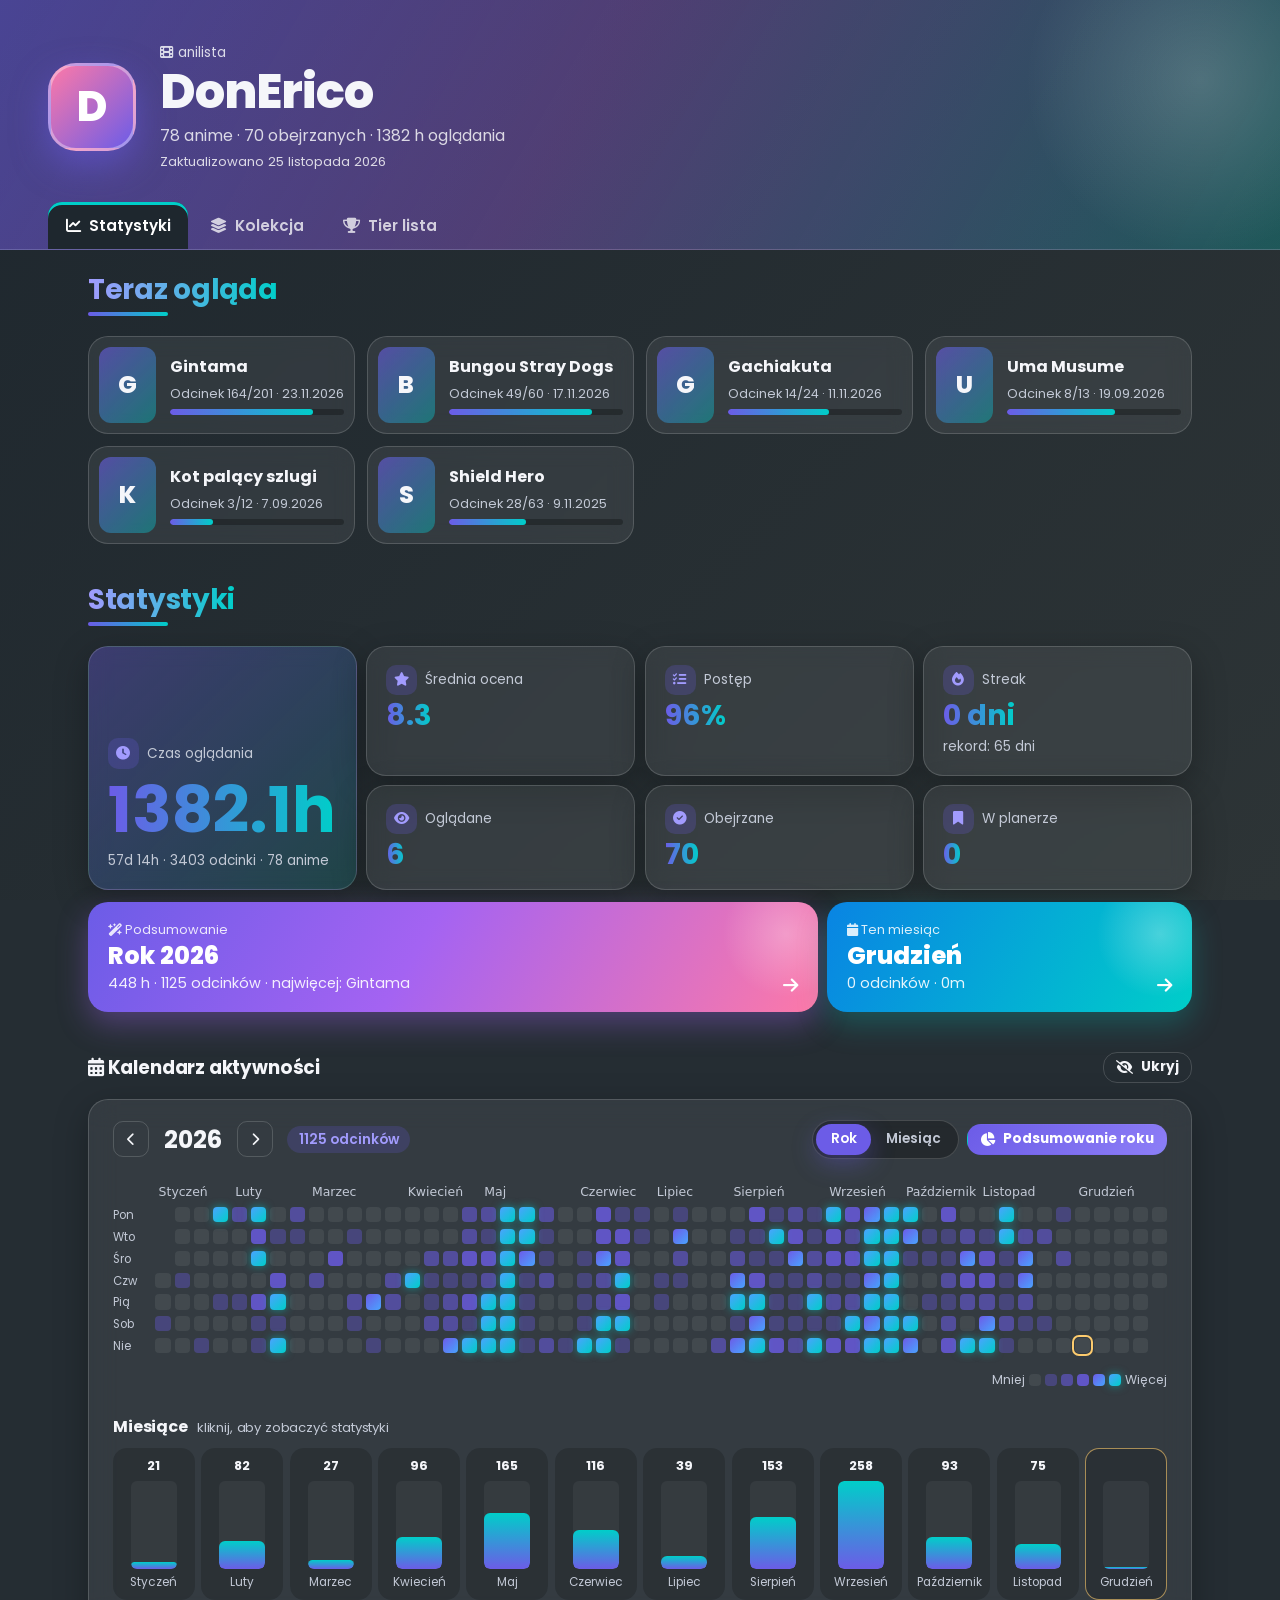
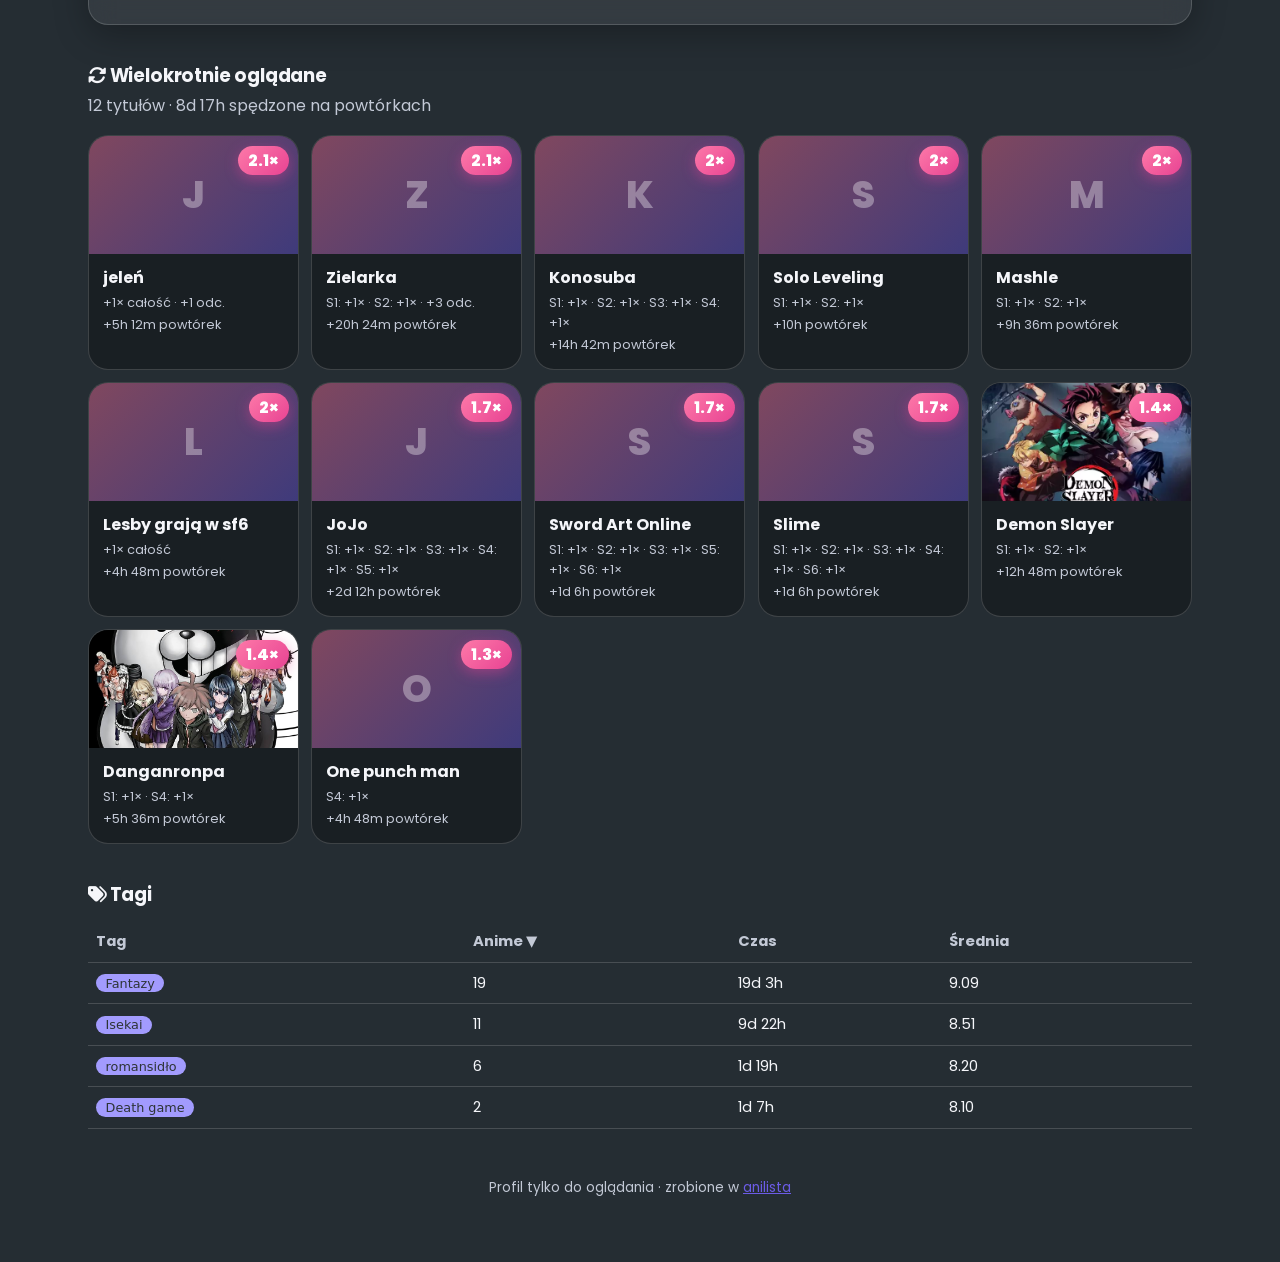
==== commit 2ed251aa: "Animacje i płynne przejścia: zmiana zakładek, wskaźnik w menu, wejścia elementów, liczniki, przechyl" ====
--- a/profil.html
+++ b/profil.html
@@ -16,12 +16,14 @@
     <link rel="stylesheet" href="css/views.css">
     <link rel="stylesheet" href="css/calendar.css">
     <link rel="stylesheet" href="css/summary.css">
+    <link rel="stylesheet" href="css/motion.css">
     <link rel="stylesheet" href="css/public.css">
 </head>
 <body class="readonly">
     <!-- Dane profilu – ten plik generujesz w anilista.html (zakładka Dane) -->
     <script>window.__PROFILE_PAGE__ = true;</script>
-    <script src="profil-dane.js"></script>
+    <!-- ?v=… omija pamięć podręczną, więc znajomi zawsze widzą najnowszą wersję -->
+    <script>document.write('<script src="profil-dane.js?v=' + Date.now() + '"><\/script>');</script>
 
     <header class="pub-head">
         <div class="pub-head-inner">
@@ -147,6 +149,7 @@
     <script src="js/store.js" defer></script>
     <script src="js/calc.js" defer></script>
     <script src="js/ui.js" defer></script>
+    <script src="js/motion.js" defer></script>
     <script src="js/airing.js" defer></script>
     <script src="js/summary.js" defer></script>
     <script src="js/calendar.js" defer></script>
--- a/css/base.css
+++ b/css/base.css
@@ -198,9 +198,6 @@
         radial-gradient(28rem 22rem at 85% 10%, rgba(253, 121, 168, 0.10), transparent 70%);
 }
 
-/* płynne wejście przy zmianie zakładki */
-.view:not([hidden]) { animation: viewIn 0.28s ease-out; }
-@keyframes viewIn { from { opacity: 0; transform: translateY(8px); } }
 
 /* wyraźniejszy aktywny element menu */
 .nav-item.active::before {
--- a/css/views.css
+++ b/css/views.css
@@ -223,7 +223,7 @@
     font: 700 0.95rem var(--display);
     border: 3px solid #1e272e; box-shadow: 0 4px 12px rgba(0, 0, 0, 0.4);
 }
-.card-body { display: flex; flex-direction: column; gap: 0.7rem; padding: 0.9rem 1rem 1rem; flex: 1; }
+.card-body { container-type: inline-size; display: flex; flex-direction: column; gap: 0.7rem; padding: 0.9rem 1rem 1rem; flex: 1; }
 .card-top { display: flex; flex-wrap: wrap; gap: 0.35rem; padding-right: 2.5rem; }
 .card-title { font-size: 1.2rem; }
 .card-progress-line { display: flex; justify-content: space-between; font-size: 0.88rem; color: var(--muted); margin-bottom: 0.3rem; }
@@ -238,6 +238,11 @@
 .mini-ratings dd { display: flex; align-items: center; gap: 0.4rem; }
 .mini-ratings dd .bar { flex: 1; }
 .mini-ratings dd span { width: 1.2rem; text-align: right; font-weight: 700; }
+/* wąska karta – oceny w jednej kolumnie, żeby paski były czytelne */
+@container (max-width: 300px) {
+    .mini-ratings { grid-template-columns: 1fr; gap: 0.3rem; }
+    .mini-ratings > div { grid-template-columns: 5.5rem 1fr; }
+}
 
 .card-dates { display: flex; gap: 1rem; font-size: 0.82rem; color: var(--muted); }
 .card-actions { display: flex; gap: 0.4rem; margin-top: auto; padding-top: 0.25rem; }
@@ -359,6 +364,11 @@
 .pp-options { display: flex; flex-wrap: wrap; gap: 0 1.5rem; }
 .pp-options .check { margin: 0.35rem 0; }
 .pp-size { margin: 0.75rem 0 0; font-size: 0.85rem; }
+.pp-last { font-size: 0.9rem; margin: 0.25rem 0 0; }
+.gh-setup { margin-top: 1rem; border-top: 1px solid var(--line); padding-top: 0.75rem; }
+.gh-setup summary { cursor: pointer; font-weight: 600; }
+.gh-steps { margin: 0.75rem 0 1rem 1.2rem; display: grid; gap: 0.3rem; font-size: 0.92rem; }
+.gh-setup .row-2 { max-width: 40rem; }
 
 /* ================= SZCZEGÓŁY / PODSUMOWANIA ================= */
 .details { display: grid; grid-template-columns: 220px 1fr; gap: 1.25rem; margin-bottom: 1rem; }
--- a/css/motion.css
+++ b/css/motion.css
@@ -0,0 +1,183 @@
+/* =========================================================
+   motion.css – animacje, przejścia i efekty
+   ========================================================= */
+:root {
+    --ease-out: cubic-bezier(0.2, 0.8, 0.2, 1);
+    --ease-spring: cubic-bezier(0.34, 1.4, 0.5, 1);
+}
+html.fx-ready { scroll-behavior: smooth; }
+
+/* ---------- elementy wchodzące jeden po drugim ---------- */
+.fx-in { animation: fxUp 0.6s var(--ease-out) backwards; animation-delay: calc(var(--i, 0) * 45ms); }
+@keyframes fxUp {
+    from { opacity: 0; transform: translateY(18px) scale(0.98); filter: blur(4px); }
+}
+/* paski postępu rosną razem z kartą */
+.fx-in .bar > span, .fx-in .rank-bar > span { animation: barGrow 1s var(--ease-out) backwards; animation-delay: calc(var(--i, 0) * 45ms + 200ms); transform-origin: left; }
+@keyframes barGrow { from { transform: scaleX(0); } }
+
+/* ---------- sekcje pojawiające się przy przewijaniu ---------- */
+.fx-reveal { opacity: 0; transform: translateY(26px); transition: opacity 0.7s var(--ease-out), transform 0.7s var(--ease-out); }
+.fx-reveal.fx-visible { opacity: 1; transform: none; }
+
+/* ---------- płynna zmiana zakładki (View Transitions) ---------- */
+::view-transition-old(root) { animation: vtOut 0.16s ease-in both; }
+::view-transition-new(root) { animation: vtIn 0.42s var(--ease-out) 0.1s both; }
+@keyframes vtOut { to { opacity: 0; transform: translateY(-8px); } }
+@keyframes vtIn { from { opacity: 0; transform: translateY(14px); } }
+.nav { view-transition-name: main-nav; }
+.toasts { view-transition-name: toasts; }
+::view-transition-group(main-nav), ::view-transition-group(toasts) { animation: none; }
+
+/* ---------- przesuwany wskaźnik w menu ---------- */
+.nav-pill {
+    position: absolute; top: 0; left: 0; z-index: 0;
+    border-radius: var(--r-md);
+    background: linear-gradient(135deg, var(--accent), #5649c0 60%, #4a7ee0);
+    box-shadow: 0 8px 24px rgba(108, 92, 231, 0.45), inset 0 1px 0 rgba(255, 255, 255, 0.25);
+    transition: transform 0.5s var(--ease-spring), width 0.3s, height 0.3s, opacity 0.2s;
+    pointer-events: none;
+}
+.nav-item { z-index: 1; }
+.nav-item.active { background: transparent; box-shadow: none; color: #fff; }
+.nav-item.active::before { display: none; }
+.nav-item.active i { animation: iconPop 0.45s var(--ease-spring); }
+@keyframes iconPop { 40% { transform: scale(1.3) rotate(-8deg); } }
+
+/* licznik zaległych pulsuje */
+.nav-badge { z-index: 2; }
+.nav-badge::after {
+    content: ''; position: absolute; inset: 0; border-radius: inherit;
+    box-shadow: 0 0 0 0 rgba(253, 203, 110, 0.7);
+    animation: ping 2.2s ease-out infinite;
+}
+@keyframes ping { 70%, 100% { box-shadow: 0 0 0 9px rgba(253, 203, 110, 0); } }
+
+/* ---------- tło: wolno płynące poświaty ---------- */
+body::before { animation: drift 38s ease-in-out infinite alternate; }
+@keyframes drift {
+    0% { transform: translate(0, 0) scale(1); }
+    50% { transform: translate(-3%, 2%) scale(1.08); }
+    100% { transform: translate(2%, -2%) scale(1.04); }
+}
+
+/* nagłówki – powoli przesuwający się gradient */
+.view-title, .onair-title, .modal-summary .modal-head h3 {
+    background-image: linear-gradient(90deg, var(--accent-light), var(--accent2), var(--pink), var(--accent-light));
+    background-size: 300% 100%;
+    animation: shimmer 12s linear infinite;
+}
+.view-title::after, .onair-title::after { animation: lineIn 0.8s var(--ease-out) 0.15s backwards; transform-origin: left; }
+@keyframes shimmer { to { background-position: 300% 0; } }
+@keyframes lineIn { from { transform: scaleX(0); } }
+
+/* ---------- przechylanie kart + odblask za kursorem ---------- */
+.anime-card, .wrapped-card, .rewatch-card, .now-card, .stat { position: relative; will-change: transform; }
+.fx-tilt {
+    transform: perspective(900px) rotateX(var(--rx, 0)) rotateY(var(--ry, 0)) translateY(-5px) !important;
+    transition: transform 0.12s linear, box-shadow 0.3s, border-color 0.3s !important;
+}
+.anime-card, .rewatch-card, .now-card, .stat, .wrapped-card { transition: transform 0.5s var(--ease-spring), box-shadow 0.3s, border-color 0.3s; }
+.anime-card::before, .rewatch-card::before, .now-card::before, .stat::before {
+    content: ''; position: absolute; inset: 0; z-index: 3; pointer-events: none; border-radius: inherit;
+    background: radial-gradient(420px circle at var(--mx, 50%) var(--my, 50%), rgba(255, 255, 255, 0.1), transparent 45%);
+    opacity: 0; transition: opacity 0.3s;
+}
+.fx-tilt::before { opacity: 1; }
+/* okładka – przesuwający się błysk przy najechaniu */
+.card-cover::before {
+    content: ''; position: absolute; top: 0; bottom: 0; left: -60%; width: 40%; z-index: 2; pointer-events: none;
+    background: linear-gradient(100deg, transparent, rgba(255, 255, 255, 0.22), transparent);
+    transform: skewX(-15deg);
+}
+.anime-card:hover .card-cover::before { animation: sweep 0.9s var(--ease-out); }
+@keyframes sweep { to { left: 130%; } }
+.card-score { transition: transform 0.4s var(--ease-spring); z-index: 4; }
+.anime-card:hover .card-score { transform: scale(1.12) rotate(-6deg); }
+
+/* ---------- fala po kliknięciu ---------- */
+.btn, .chip, .btn-icon, .slot, .month-bar, .cal-mode button, .nav-item { position: relative; overflow: hidden; }
+.ripple {
+    position: absolute; border-radius: 50%; pointer-events: none;
+    background: radial-gradient(circle, rgba(255, 255, 255, 0.45), rgba(255, 255, 255, 0) 70%);
+    transform: scale(0); animation: ripple 0.65s var(--ease-out);
+}
+@keyframes ripple { to { transform: scale(1); opacity: 0; } }
+
+/* ---------- przyciski ---------- */
+.btn { transition: transform 0.25s var(--ease-spring), box-shadow 0.25s, background-position 0.5s, border-color 0.2s, background-color 0.2s; }
+.btn-accent { background-size: 200% 100%; background-image: linear-gradient(135deg, var(--accent), #8b7cf6, var(--accent2)); }
+.btn-accent:hover { background-position: 100% 0; transform: translateY(-2px); }
+.btn:active { transform: translateY(0) scale(0.97); }
+.btn-icon { transition: transform 0.25s var(--ease-spring), background 0.2s, border-color 0.2s; }
+.btn-icon:hover { transform: translateY(-1px); border-color: var(--accent); }
+.chip { transition: background 0.25s, color 0.25s, border-color 0.25s, transform 0.25s var(--ease-spring), box-shadow 0.25s; }
+.chip:hover { transform: translateY(-1px); }
+.chip.active { animation: chipOn 0.4s var(--ease-spring); }
+@keyframes chipOn { 50% { transform: scale(1.07); } }
+
+/* ---------- okna dialogowe: otwieranie i zamykanie ---------- */
+.modal[open] { animation: modalIn 0.42s var(--ease-spring); }
+.modal[open]::backdrop { animation: fadeIn 0.3s ease-out; }
+.modal.closing { animation: modalOut 0.24s ease-in forwards; }
+.modal.closing::backdrop { animation: fadeOut 0.24s ease-in forwards; }
+@keyframes modalIn { from { opacity: 0; transform: translateY(24px) scale(0.94); } }
+@keyframes modalOut { to { opacity: 0; transform: translateY(14px) scale(0.96); } }
+@keyframes fadeIn { from { opacity: 0; } }
+@keyframes fadeOut { to { opacity: 0; } }
+/* zmiana treści w otwartym oknie podsumowania */
+.fx-swap { animation: swapIn 0.4s var(--ease-out); }
+@keyframes swapIn { from { opacity: 0; transform: translateX(16px); } }
+
+/* ---------- powiadomienia ---------- */
+.toast {
+    position: relative; overflow: hidden;
+    transform: translateX(120%); opacity: 0;
+    transition: transform 0.5s var(--ease-spring), opacity 0.3s;
+    backdrop-filter: blur(12px);
+}
+.toast.show { transform: none; opacity: 1; }
+.toast::after {
+    content: ''; position: absolute; left: 0; bottom: 0; height: 3px; width: 100%;
+    background: currentColor; opacity: 0.35; transform-origin: left;
+    animation: toastTimer 3.5s linear forwards;
+}
+.toast-success::after { background: var(--ok); opacity: 0.8; }
+.toast-danger::after { background: var(--danger); opacity: 0.8; }
+.toast-warning::after { background: var(--onair); opacity: 0.8; }
+.toast-info::after { background: var(--watch); opacity: 0.8; }
+@keyframes toastTimer { to { transform: scaleX(0); } }
+
+/* ---------- kalendarz i wykresy: fala ---------- */
+.fx-wave .hm-day:not(.hm-out) { animation: cellIn 0.5s var(--ease-spring) backwards; animation-delay: calc(var(--w, 0) * 14ms); }
+.fx-wave .md-day:not(.md-out) { animation: cellIn 0.5s var(--ease-spring) backwards; animation-delay: calc(var(--w, 0) * 18ms); }
+.fx-wave .month-bar { animation: fxUp 0.5s var(--ease-out) backwards; animation-delay: calc(var(--w, 0) * 40ms); }
+.fx-wave .mb-col span, .fx-wave .chart-bar span { animation: rise 0.8s var(--ease-out) backwards; animation-delay: calc(var(--w, 0) * 30ms + 150ms); transform-origin: bottom; }
+@keyframes cellIn { from { opacity: 0; transform: scale(0.3); } }
+@keyframes rise { from { transform: scaleY(0); } }
+
+/* ---------- inne drobne ---------- */
+.fx-pulse { animation: pulseOnce 0.5s var(--ease-spring); }
+@keyframes pulseOnce { 40% { transform: scale(1.06); } }
+.slot { transition: transform 0.25s var(--ease-spring), border-color 0.2s, box-shadow 0.2s; }
+.slot:hover { transform: translateY(-2px); box-shadow: 0 8px 18px rgba(0, 0, 0, 0.3); }
+.slot-behind { animation: glow 2.4s ease-in-out infinite; }
+@keyframes glow { 50% { box-shadow: 0 0 22px rgba(253, 203, 110, 0.7); } }
+.tier-item { transition: transform 0.3s var(--ease-spring), box-shadow 0.3s; }
+.tier-item:hover { transform: translateY(-2px) scale(1.04); }
+.overdue { transition: transform 0.3s var(--ease-spring), border-color 0.2s; }
+.overdue:hover { transform: translateX(4px); }
+.rank li { transition: transform 0.3s var(--ease-spring), border-color 0.15s, background 0.15s; }
+.rank li[data-open]:hover { transform: translateX(4px); }
+.panel:not([hidden]) { animation: fxUp 0.45s var(--ease-out); }
+details[open] > :not(summary) { animation: fxUp 0.35s var(--ease-out); }
+input, select, textarea { transition: border-color 0.2s, box-shadow 0.25s, background 0.2s; }
+.image-drop img { animation: fadeIn 0.4s ease-out; }
+.counter output { display: inline-block; }
+
+.confetti { position: fixed; inset: 0; width: 100%; height: 100%; pointer-events: none; z-index: 2000; }
+
+@media (prefers-reduced-motion: reduce) {
+    body::before, .view-title, .onair-title, .slot-behind, .nav-badge::after { animation: none !important; }
+    .fx-reveal { opacity: 1; transform: none; }
+}
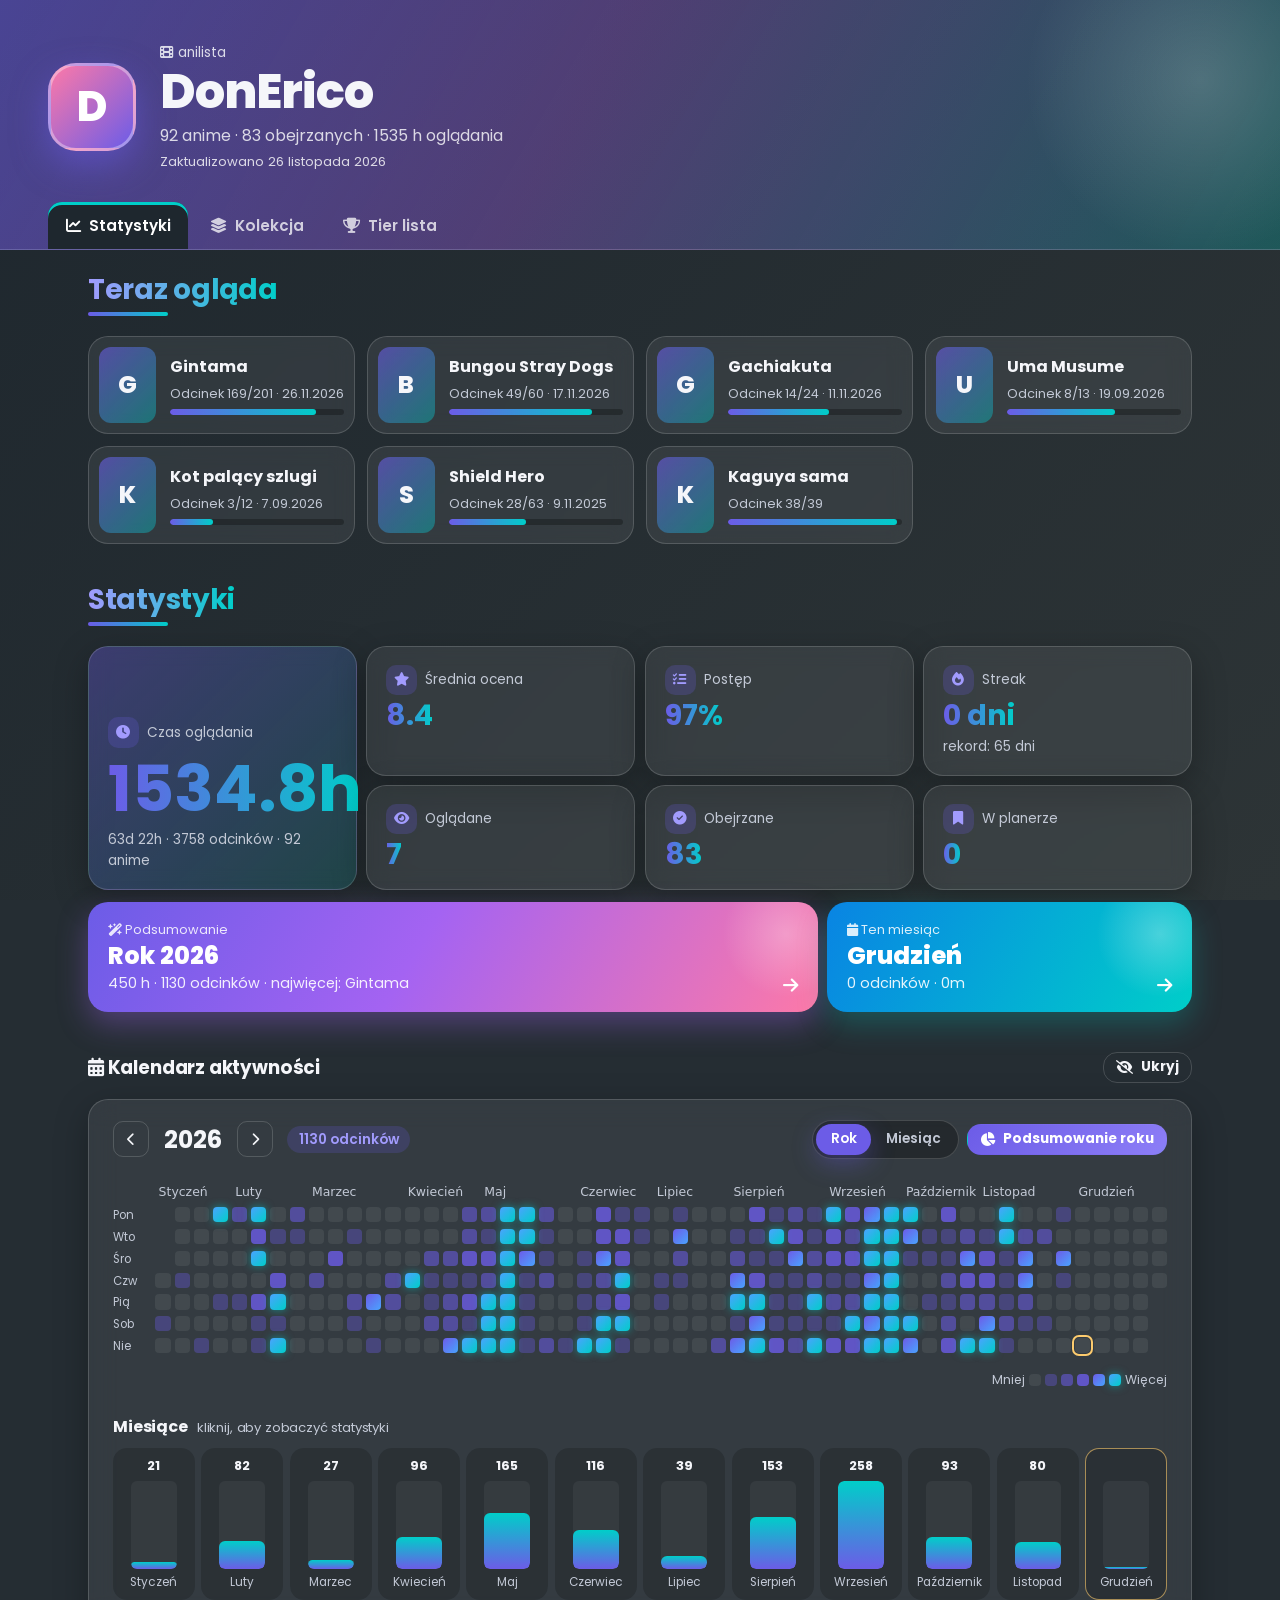
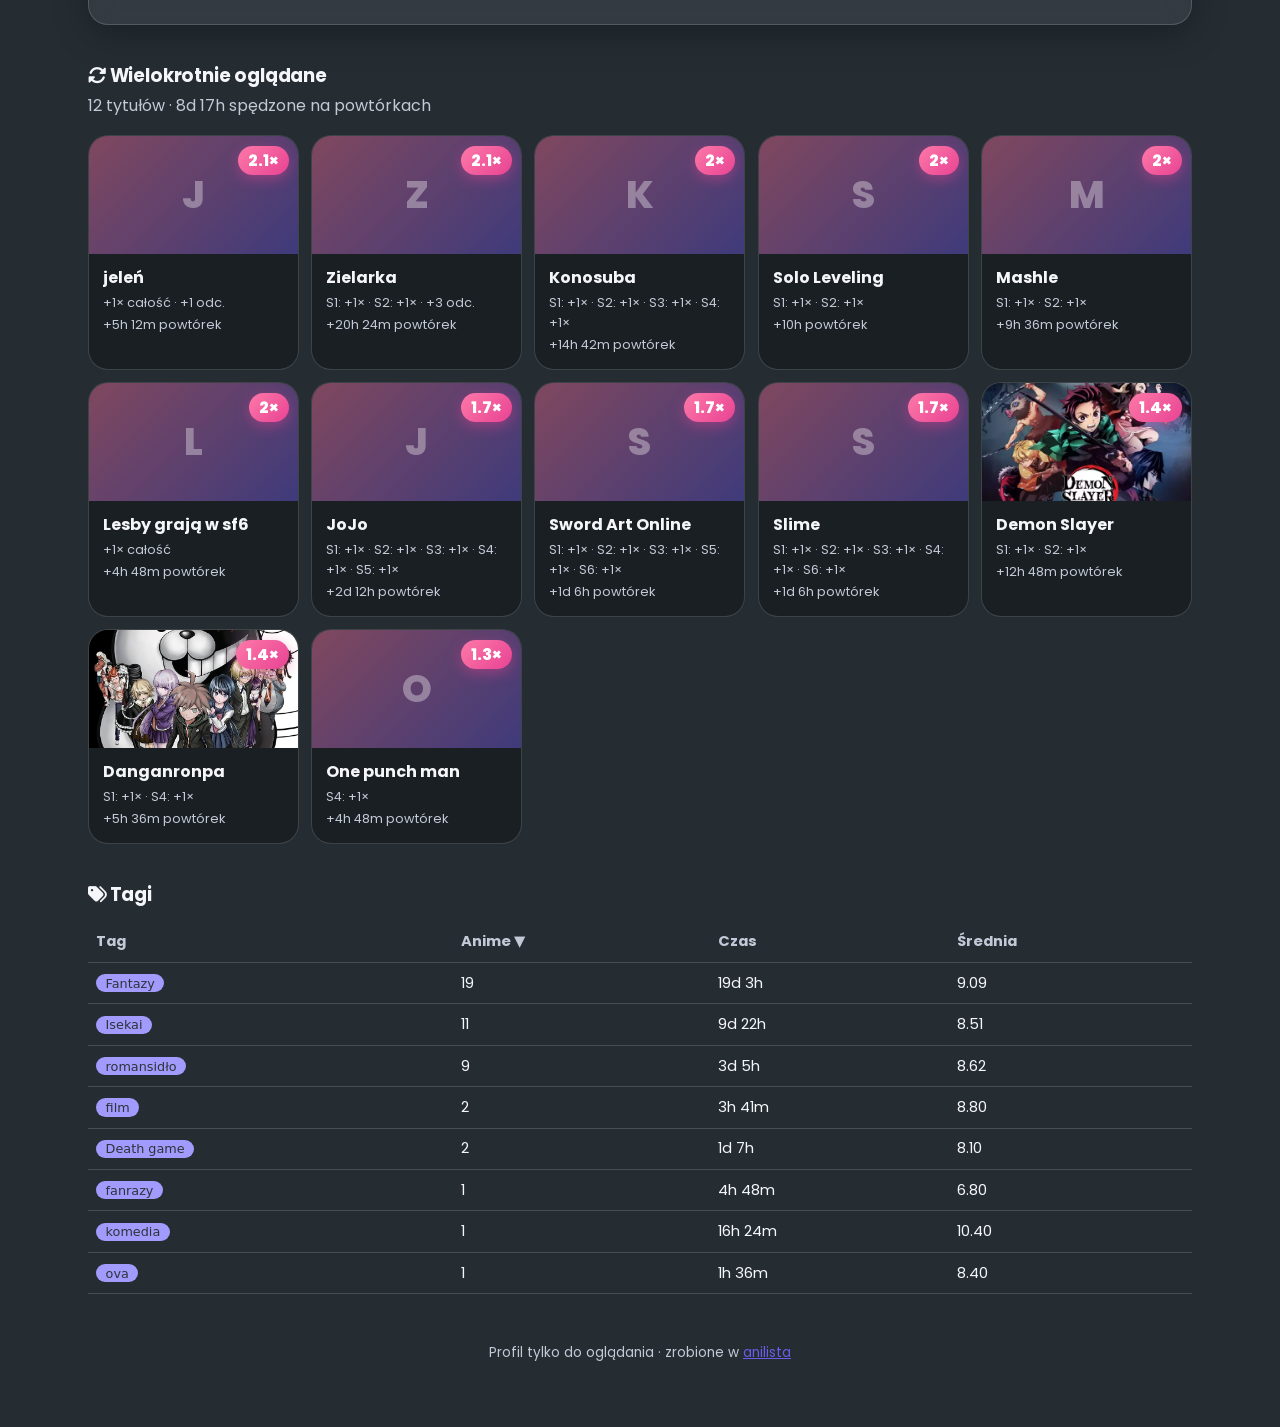
==== commit a1544ebf: "Serie: powiązania między anime z łączną oceną, kolejnością i widokiem w kolekcji, szczegółach i tier" ====
--- a/profil.html
+++ b/profil.html
@@ -16,6 +16,7 @@
     <link rel="stylesheet" href="css/views.css">
     <link rel="stylesheet" href="css/calendar.css">
     <link rel="stylesheet" href="css/summary.css">
+    <link rel="stylesheet" href="css/series.css">
     <link rel="stylesheet" href="css/motion.css">
     <link rel="stylesheet" href="css/public.css">
 </head>
@@ -71,7 +72,7 @@
         <section class="view" id="lista">
             <h2 class="view-title">Kolekcja</h2>
             <div class="toolbar">
-                <input type="search" id="search-input" placeholder="Szukaj po tytule lub tagu (np. tag:isekai)">
+                <input type="search" id="search-input" placeholder="Szukaj po tytule, tagu (tag:isekai) lub serii (seria:fate)">
                 <select id="sort-select" aria-label="Sortowanie">
                     <option value="title">Tytuł A–Z</option>
                     <option value="averageRating">Średnia ocena</option>
@@ -89,6 +90,7 @@
                 <button class="chip" data-status="completed">Obejrzane</button>
                 <button class="chip" data-status="upcoming">Nadchodzące</button>
                 <button class="chip" data-status="airing"><i class="fas fa-tower-broadcast"></i> W emisji</button>
+                <button class="chip" data-status="series"><i class="fas fa-link"></i> Serie</button>
             </div>
             <div class="anime-grid" id="anime-list"></div>
             <div class="center" id="collection-controls"></div>
@@ -104,6 +106,7 @@
                 <button class="chip" data-category="characters"><i class="fas fa-users"></i> Postacie</button>
                 <button class="chip" data-category="story"><i class="fas fa-book"></i> Fabuła</button>
                 <button class="chip" data-category="fun"><i class="fas fa-face-laugh"></i> Śmieszność</button>
+                <label class="chip chip-toggle"><input type="checkbox" id="tier-series-toggle"> <i class="fas fa-link"></i> Serie jako całość</label>
             </div>
             <div class="tiers" id="tier-list-container"></div>
         </section>
@@ -125,6 +128,14 @@
             <button class="btn-icon" data-close aria-label="Zamknij"><i class="fas fa-xmark"></i></button>
         </div>
         <div id="anime-details-content"></div>
+    </dialog>
+
+    <dialog class="modal modal-wide" id="series-modal">
+        <div class="modal-head">
+            <h3 id="series-modal-title">Seria</h3>
+            <button class="btn-icon" data-close aria-label="Zamknij"><i class="fas fa-xmark"></i></button>
+        </div>
+        <div id="series-modal-body"></div>
     </dialog>
 
     <dialog class="modal" id="day-summary-modal">
@@ -151,6 +162,7 @@
     <script src="js/ui.js" defer></script>
     <script src="js/motion.js" defer></script>
     <script src="js/airing.js" defer></script>
+    <script src="js/series.js" defer></script>
     <script src="js/summary.js" defer></script>
     <script src="js/calendar.js" defer></script>
     <script src="js/details.js" defer></script>
--- a/css/series.css
+++ b/css/series.css
@@ -0,0 +1,109 @@
+/* =========================================================
+   series.css – serie / powiązania między anime
+   ========================================================= */
+
+/* plakietka na karcie */
+.series-badge {
+    display: inline-flex; align-items: center; gap: 0.3rem;
+    padding: 0.1rem 0.55rem; border-radius: 999px; border: 0;
+    background: rgba(0, 206, 201, 0.15); color: var(--accent2);
+    font: 600 0.78rem var(--body); cursor: pointer;
+    transition: background 0.2s, transform 0.25s var(--ease-spring, ease);
+}
+.series-badge span { opacity: 0.7; font-weight: 500; }
+.series-badge:hover { background: rgba(0, 206, 201, 0.28); transform: translateY(-1px); }
+
+/* pola w formularzu */
+.row-series { display: grid; grid-template-columns: 1fr 6.5rem; gap: 0.75rem; }
+
+/* karty serii w kolekcji */
+.series-card {
+    position: relative; overflow: hidden; display: flex; flex-direction: column;
+    background: rgba(0, 0, 0, 0.35); backdrop-filter: blur(6px);
+    border: 1px solid var(--line); border-radius: var(--r-lg); cursor: pointer;
+    transition: transform 0.5s var(--ease-spring, ease), box-shadow 0.3s, border-color 0.3s;
+}
+.series-card:hover, .series-card:focus-visible { transform: translateY(-5px); border-color: var(--accent2); box-shadow: 0 12px 30px rgba(0, 206, 201, 0.22); }
+.series-card .card-score { position: absolute; right: 0.9rem; top: calc(7.5rem - 1.3rem); }
+.series-card-body { display: grid; gap: 0.6rem; padding: 1rem 1.1rem 1.1rem; }
+.series-card h3 { font-size: 1.3rem; }
+.series-mini { list-style: none; display: grid; gap: 0.2rem; font-size: 0.85rem; }
+.series-mini li { display: flex; justify-content: space-between; gap: 0.75rem; }
+.series-mini li span { overflow: hidden; text-overflow: ellipsis; white-space: nowrap; }
+.series-mini li b { color: var(--accent-light); }
+
+/* kolaż okładek */
+.series-collage { display: grid; height: 7.5rem; gap: 2px; background: linear-gradient(135deg, rgba(0, 206, 201, 0.35), rgba(108, 92, 231, 0.45)); }
+.series-collage img { width: 100%; height: 100%; object-fit: cover; min-height: 0; }
+.series-collage.n2 { grid-template-columns: 1fr 1fr; }
+.series-collage.n3 { grid-template-columns: 2fr 1fr; grid-template-rows: 1fr 1fr; }
+.series-collage.n3 img:first-child { grid-row: span 2; }
+.series-collage.n4 { grid-template-columns: 1fr 1fr; grid-template-rows: 1fr 1fr; }
+.series-collage.is-empty { place-items: center; }
+.series-collage.is-empty span { font: 800 3rem var(--display); color: rgba(255, 255, 255, 0.25); }
+
+/* okno serii */
+.series-hero { display: grid; grid-template-columns: 240px 1fr; gap: 1.25rem; align-items: stretch; }
+.series-hero .series-collage { height: 100%; min-height: 10rem; border-radius: var(--r-md); overflow: hidden; }
+.series-hero-info { display: grid; gap: 0.75rem; align-content: start; }
+.series-score { display: flex; align-items: baseline; gap: 0.6rem; }
+.series-score strong {
+    font: 800 3rem/1 var(--display);
+    background: var(--grad); -webkit-background-clip: text; background-clip: text; color: transparent;
+}
+.series-score span { color: var(--muted); }
+.series-hero .mini-stats { margin: 0; }
+
+.series-list { list-style: none; display: grid; gap: 0.45rem; }
+.series-list li {
+    display: grid; grid-template-columns: auto auto 1fr auto auto; align-items: center; gap: 0.75rem;
+    padding: 0.55rem 0.75rem; border-radius: var(--r-md); background: rgba(255, 255, 255, 0.04);
+    transition: background 0.2s;
+}
+.series-list li:hover { background: rgba(108, 92, 231, 0.12); }
+.series-item-main { display: grid; gap: 0.1rem; min-width: 0; text-decoration: none; }
+.series-item-main b { overflow: hidden; text-overflow: ellipsis; white-space: nowrap; }
+.series-item-main small { color: var(--muted); }
+.series-item-score { font: 800 1.15rem var(--display); color: var(--accent-light); }
+.series-item-actions { display: flex; gap: 0.25rem; }
+.series-item-actions .btn-icon { width: 2rem; height: 2rem; }
+.series-item-actions .btn-icon:disabled { opacity: 0.3; cursor: default; }
+.series-add { display: grid; grid-template-columns: 1fr auto; gap: 0.5rem; margin-top: 1rem; }
+
+/* powiązane w oknie szczegółów */
+.details-series { margin-top: 1.5rem; padding: 1rem; border-radius: var(--r-md); background: rgba(0, 206, 201, 0.06); border: 1px solid rgba(0, 206, 201, 0.25); }
+.details-series-head { display: flex; justify-content: space-between; align-items: center; gap: 1rem; flex-wrap: wrap; margin-bottom: 0.75rem; }
+.details-series-head h4 { margin: 0; color: var(--accent2); }
+.related { display: flex; gap: 0.5rem; overflow-x: auto; padding-bottom: 0.25rem; }
+.related-item {
+    flex: 0 0 8.5rem; display: grid; gap: 0.35rem; text-align: left;
+    padding: 0.4rem; border-radius: var(--r-md); border: 1px solid var(--line);
+    background: rgba(0, 0, 0, 0.25); color: var(--text); font: 0.82rem var(--body); cursor: pointer;
+    transition: transform 0.25s var(--ease-spring, ease), border-color 0.2s;
+}
+.related-item:hover:not(:disabled) { transform: translateY(-3px); border-color: var(--accent2); }
+.related-item.is-current { border-color: var(--accent); cursor: default; box-shadow: inset 0 0 0 1px var(--accent); }
+.related-item img, .related-item .rank-letter { width: 100%; aspect-ratio: 16 / 10; object-fit: cover; border-radius: 8px; }
+.related-item .rank-letter { display: grid; place-items: center; }
+.related-item span { line-height: 1.25; overflow: hidden; display: -webkit-box; -webkit-line-clamp: 2; -webkit-box-orient: vertical; }
+.related-item small { color: var(--muted); }
+.related-item b { color: var(--accent-light); }
+
+/* tier lista – przełącznik i seria jako jeden element */
+.chip-toggle input { position: absolute; opacity: 0; pointer-events: none; }
+.chip-toggle:has(input:checked) { background: var(--accent2); border-color: var(--accent2); color: #0d2b2a; font-weight: 600; }
+.chip-toggle:has(input:focus-visible) { outline: 2px solid var(--onair); }
+.tier-item.tier-series { box-shadow: inset 0 0 0 2px var(--accent2), 0 0 12px rgba(0, 206, 201, 0.35); }
+.tier-item.tier-series i { font-size: 0.75rem; opacity: 0.85; }
+.tier-item.tier-series small { padding: 0 0.4rem; border-radius: 999px; background: rgba(0, 0, 0, 0.25); font-size: 0.72rem; }
+
+/* tylko do odczytu */
+.readonly #series-modal .series-add, .readonly #series-modal .form-actions { display: none; }
+
+@media (max-width: 700px) {
+    .series-hero { grid-template-columns: 1fr; }
+    .series-hero .series-collage { height: 9rem; }
+    .series-list li { grid-template-columns: auto 1fr auto; }
+    .series-list li .rank-cover { display: none; }
+    .series-item-actions { grid-column: 1 / -1; justify-content: flex-end; }
+}
